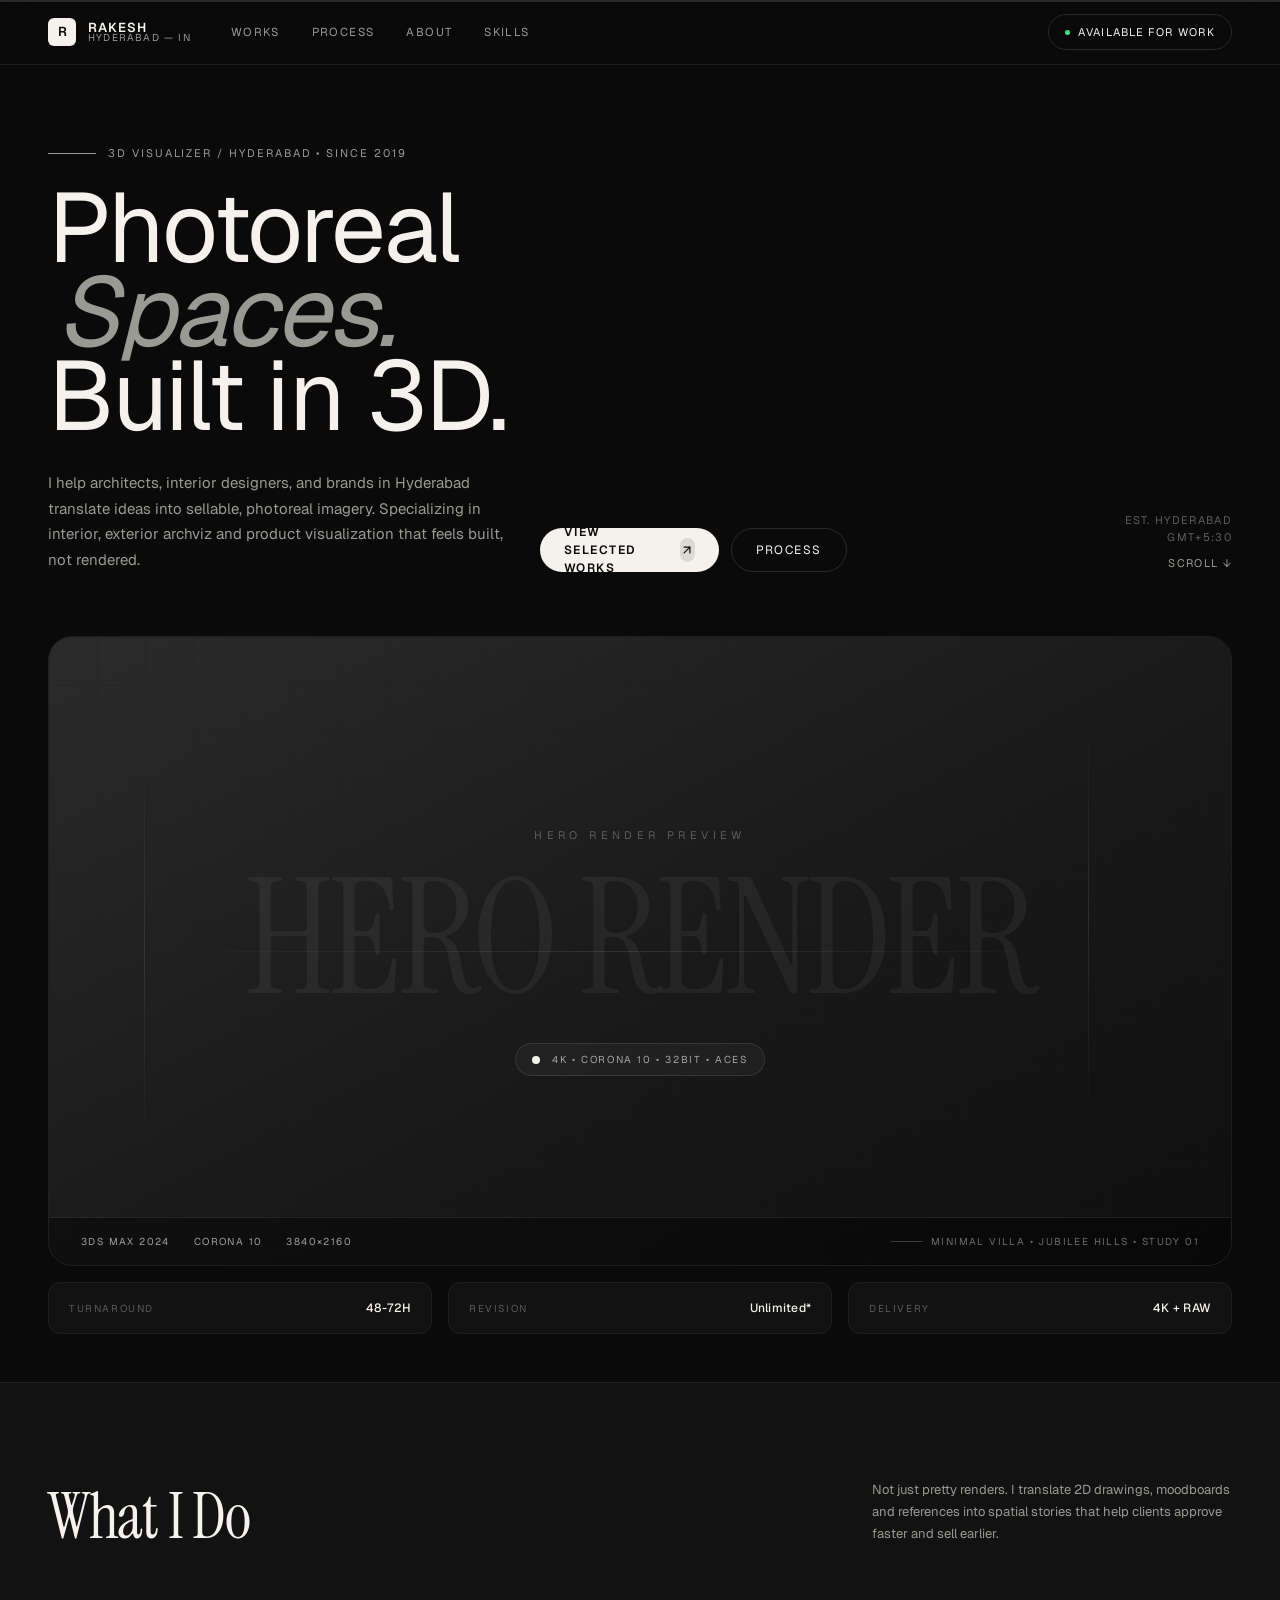
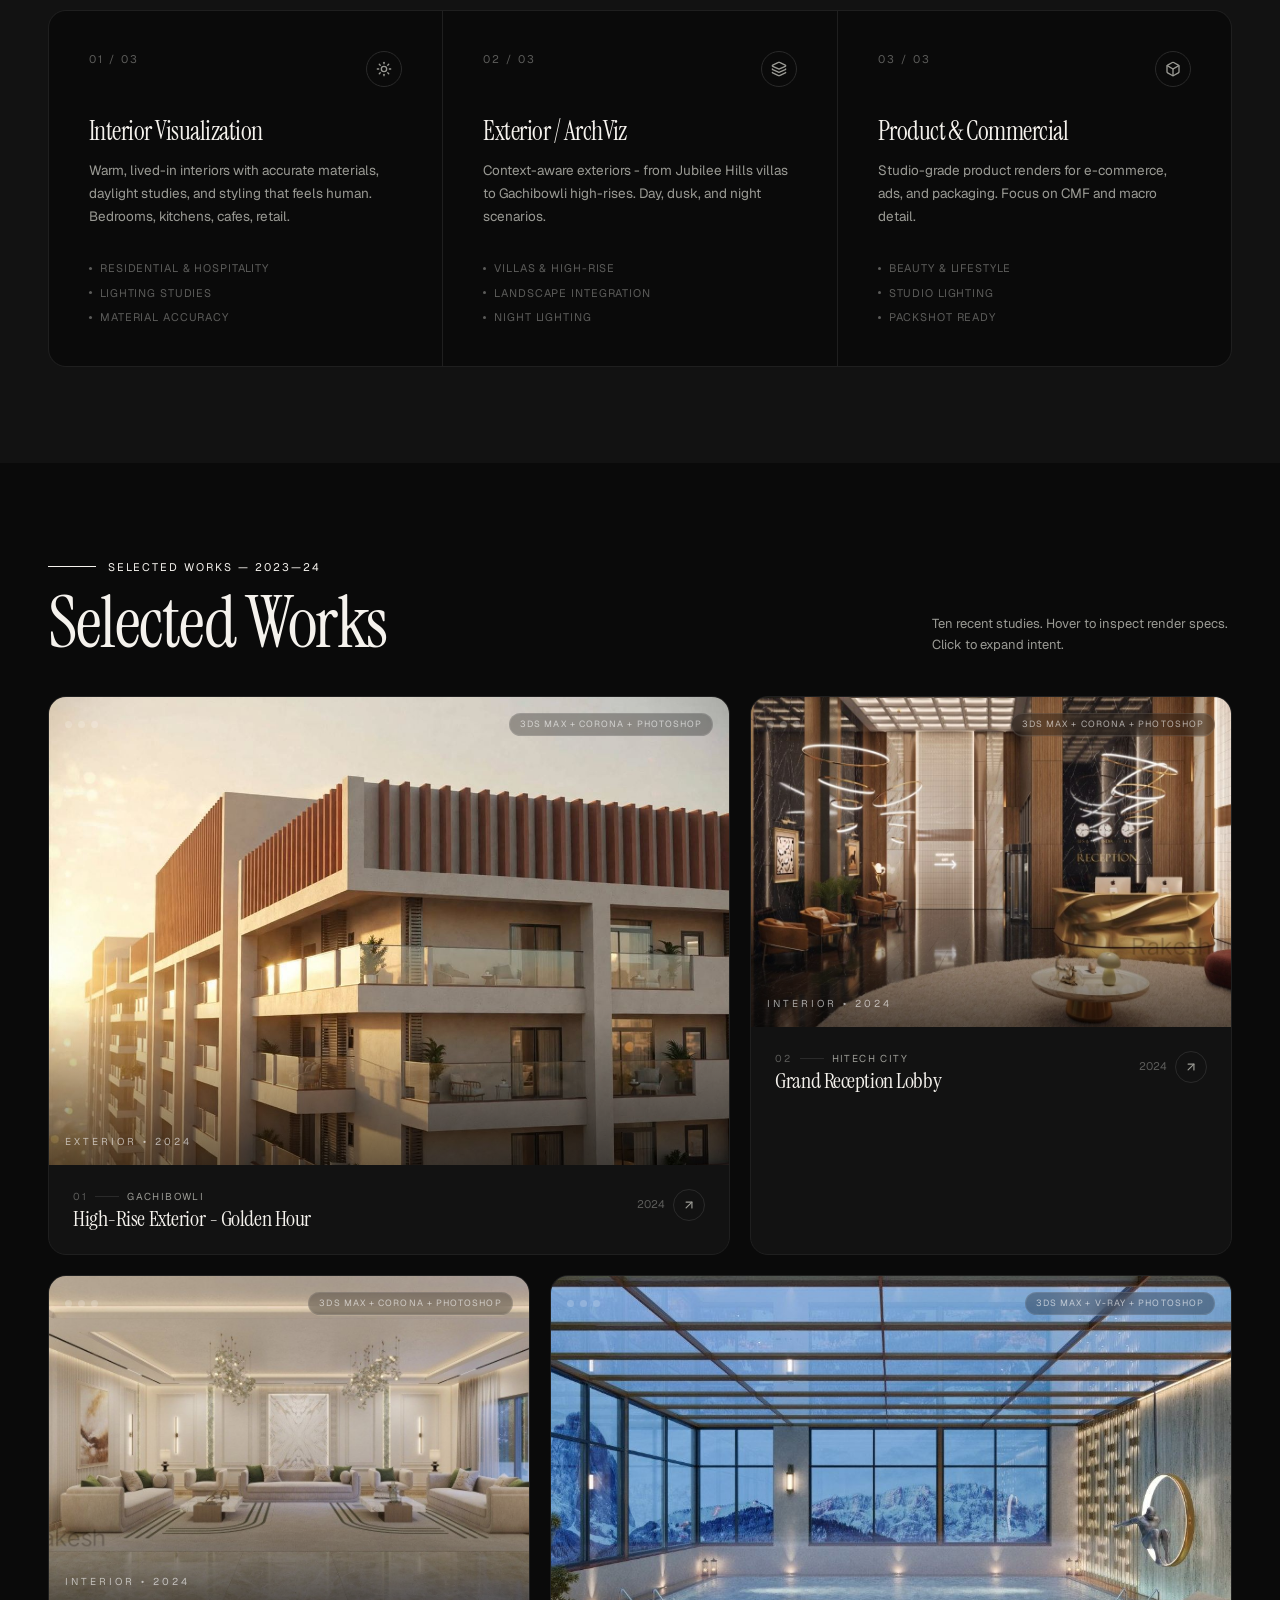
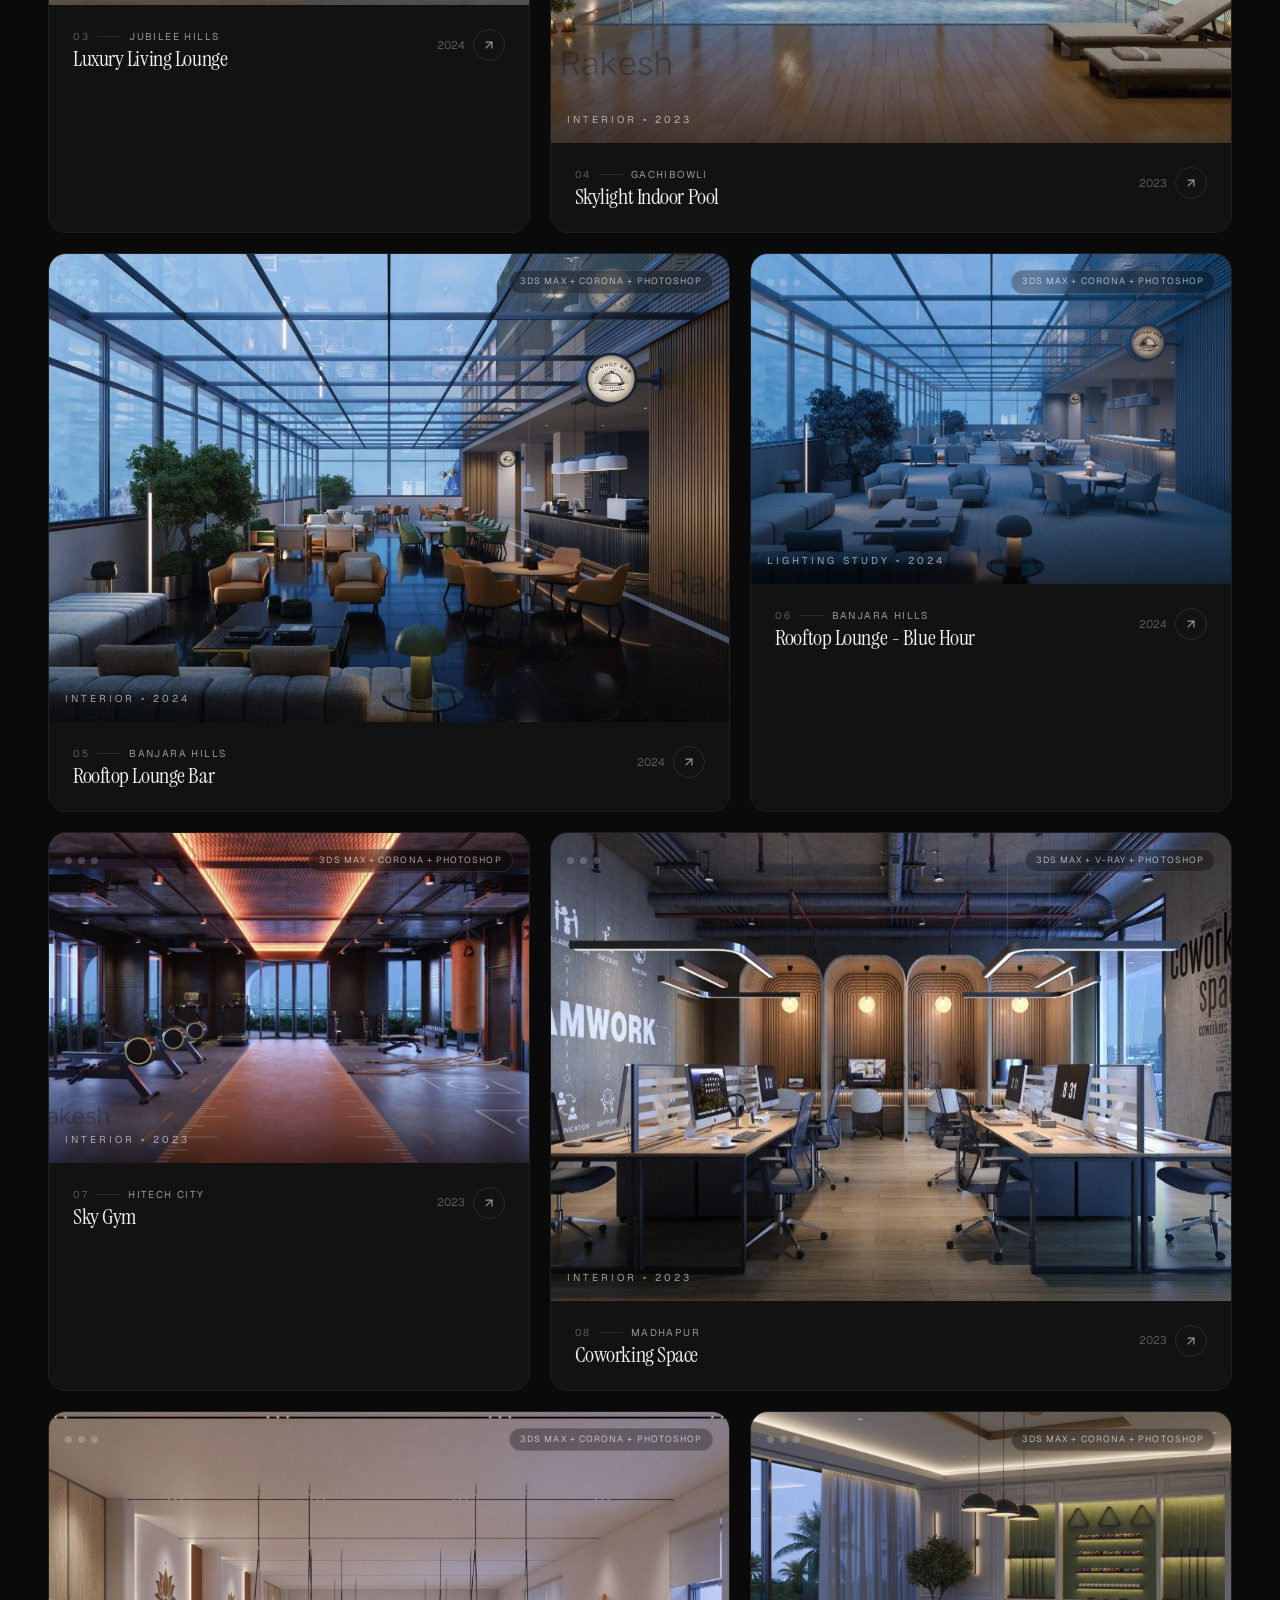
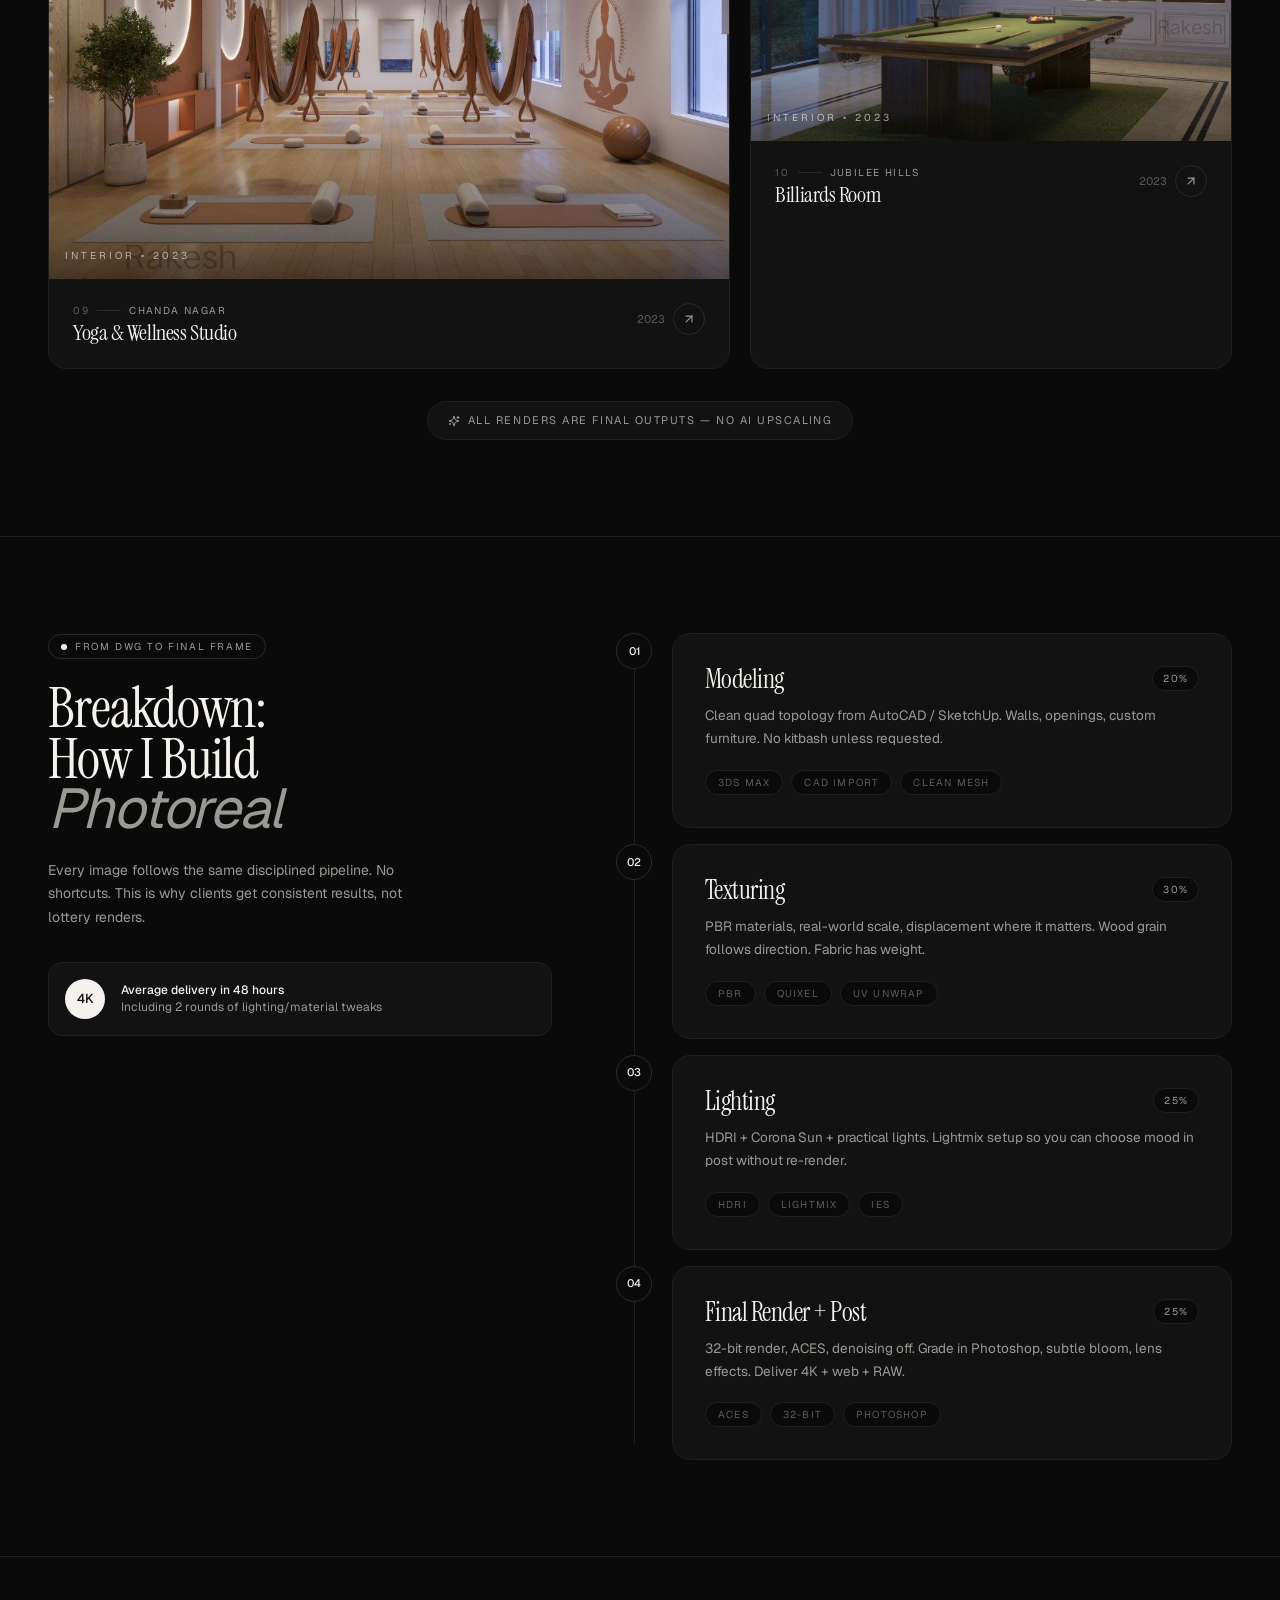
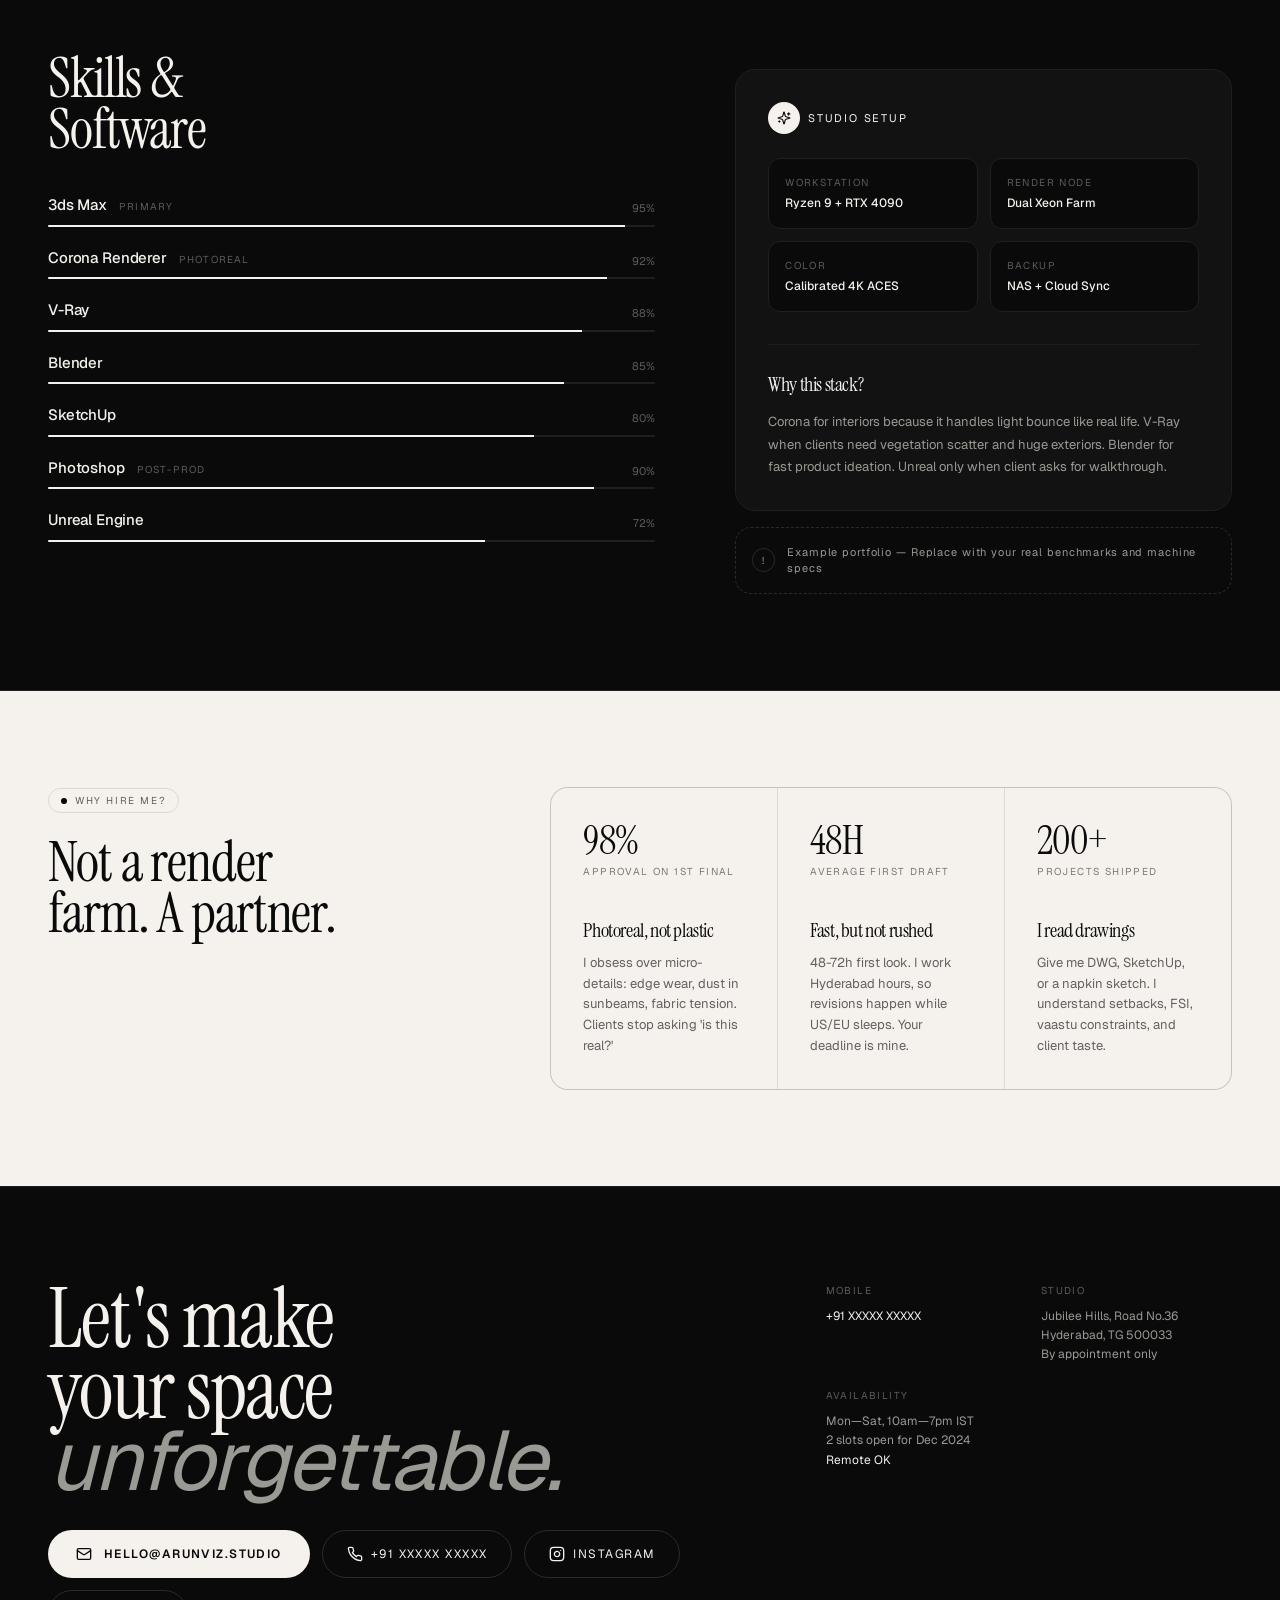
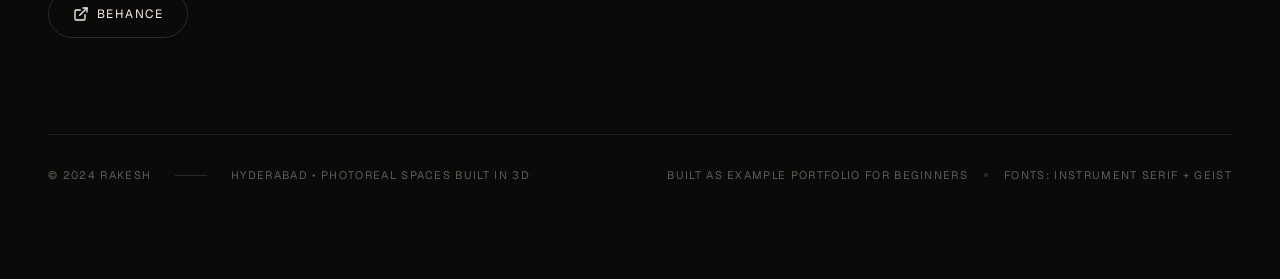
==== index.html @ 827eddd7 "Add Rakesh 3D visualizer portfolio (static HTML/CSS) Pure HTML and CSS port of the React portfolio p" ====
<!DOCTYPE html>
<html lang="en">
<head>
  <meta charset="UTF-8">
  <meta name="viewport" content="width=device-width, initial-scale=1">
  <title>Rakesh — Photoreal Spaces Built in 3D</title>
  <meta name="description" content="3D visualizer in Hyderabad specialising in interior, exterior archviz and product visualization.">
  <link rel="stylesheet" href="style.css">
  <link rel="stylesheet" href="custom.css">
</head>
<body>
<div class="min-h-screen bg-[var(--bg)] text-[var(--text)] overflow-clip selection:bg-white selection:text-black">

  <!-- Scroll progress (pure CSS, scroll-driven animation) -->
  <div class="fixed top-0 left-0 right-0 h-[2px] z-[100] origin-left bg-[var(--border)]">
    <div class="scroll-progress h-full bg-[var(--text)]"></div>
  </div>

  <header class="site-header sticky top-0 z-50 border-b border-[var(--border-soft)] bg-[rgba(10,10,10,0.8)] backdrop-blur-[18px]" style="top:var(--safe-area-inset-top)">
    <span id="menu" class="menu-anchor"></span>
    <span id="menu-close" class="menu-anchor"></span>
    <div class="mx-auto max-w-[1440px] px-6 md:px-10 lg:px-12 flex h-[64px] items-center justify-between">
      <div class="flex items-center gap-10">
        <a href="#" class="group flex items-center gap-3">
          <div class="h-[28px] w-[28px] rounded-[6px] bg-[var(--text)] text-[var(--bg)] grid place-items-center font-semibold text-[13px] tracking-[-0.02em]">R</div>
          <div class="leading-[0.9]">
            <div class="text-[13px] font-[600] tracking-[0.08em] uppercase">Rakesh</div>
            <div class="text-[10px] tracking-[0.12em] uppercase text-[var(--text-muted)]">Hyderabad — IN</div>
          </div>
        </a>
        <nav class="hidden md:flex items-center gap-8 text-[11.5px] tracking-[0.12em] uppercase text-[var(--text-muted)]">
          <a href="#works" class="hover:text-[var(--text)] transition-colors">Works</a>
          <a href="#breakdown" class="hover:text-[var(--text)] transition-colors">Process</a>
          <a href="#about" class="hover:text-[var(--text)] transition-colors">About</a>
          <a href="#skills" class="hover:text-[var(--text)] transition-colors">Skills</a>
        </nav>
      </div>
      <div class="flex items-center gap-4">
        <a href="#contact" class="hidden md:inline-flex h-[36px] items-center gap-2 rounded-full border border-[var(--border)] px-4 text-[11px] tracking-[0.12em] uppercase hover:bg-[var(--surface)] transition-colors">
          <span class="h-[5px] w-[5px] rounded-full bg-[#4ade80] animate-pulse"></span>Available for work
        </a>
        <a href="#menu" class="icon-open md:hidden h-9 w-9 grid place-items-center rounded-full border border-[var(--border)]" aria-label="Open menu"><svg xmlns="http://www.w3.org/2000/svg" width="16" height="16" viewBox="0 0 24 24" fill="none" stroke="currentColor" stroke-width="2" stroke-linecap="round" stroke-linejoin="round" class="lucide lucide-menu" aria-hidden="true"><line x1="4" x2="20" y1="12" y2="12"/><line x1="4" x2="20" y1="6" y2="6"/><line x1="4" x2="20" y1="18" y2="18"/></svg></a>
        <a href="#menu-close" class="icon-close md:hidden h-9 w-9 grid place-items-center rounded-full border border-[var(--border)]" aria-label="Close menu"><svg xmlns="http://www.w3.org/2000/svg" width="16" height="16" viewBox="0 0 24 24" fill="none" stroke="currentColor" stroke-width="2" stroke-linecap="round" stroke-linejoin="round" class="lucide lucide-x" aria-hidden="true"><path d="M18 6 6 18"/><path d="m6 6 12 12"/></svg></a>
      </div>
    </div>
    <div class="mobile-menu md:hidden border-t border-[var(--border-soft)] bg-[var(--bg-soft)] px-6 py-6 space-y-6">
      <nav class="grid gap-4 text-[13px] tracking-[0.14em] uppercase">
        <a href="#works" class="py-2 border-b border-[var(--border-soft)]">Works</a>
        <a href="#breakdown" class="py-2 border-b border-[var(--border-soft)]">Process</a>
        <a href="#about" class="py-2 border-b border-[var(--border-soft)]">About</a>
        <a href="#skills" class="py-2">Skills</a>
      </nav>
      <div class="flex gap-3">
        <a href="mailto:arun@viz.studio" class="flex-1 h-11 grid place-items-center rounded-full bg-[var(--text)] text-[var(--bg)] text-[12px] tracking-[0.1em] uppercase font-medium">Email</a>
        <a href="#contact" class="flex-1 h-11 grid place-items-center rounded-full border border-[var(--border)] text-[12px] tracking-[0.1em] uppercase">Contact</a>
      </div>
    </div>
  </header>

  <!-- Hero -->
  <section class="relative mx-auto max-w-[1440px] px-6 md:px-10 lg:px-12 pt-10 md:pt-16 lg:pt-20 pb-12">
    <div class="flex flex-col lg:flex-row lg:items-end justify-between gap-10">
      <div class="max-w-[860px]">
        <div class="mb-6 flex items-center gap-3">
          <span class="h-px w-12 bg-[var(--text-muted)]"></span>
          <span class="text-[11px] tracking-[0.18em] uppercase text-[var(--text-muted)]">3D Visualizer / Hyderabad • Since 2019</span>
        </div>
        <h1 class="serif text-[14vw] md:text-[9vw] lg:text-[98px] leading-[0.86] tracking-[-0.04em] font-[400]">
          <span class="block">Photoreal</span>
          <span class="block ml-[0.08em] text-[var(--text-muted)] italic font-[400]">Spaces.</span>
          <span class="block">Built in 3D.</span>
        </h1>
        <div class="mt-8 grid grid-cols-1 md:grid-cols-[1.2fr_0.8fr] gap-8 items-end">
          <p class="max-w-[460px] text-[15px] leading-[1.7] text-[var(--text-muted)]">I help architects, interior designers, and brands in Hyderabad translate ideas into sellable, photoreal imagery. Specializing in interior, exterior archviz and product visualization that feels built, not rendered.</p>
          <div class="flex gap-3">
            <a href="#works" class="group inline-flex h-[44px] items-center gap-3 rounded-full bg-[var(--text)] px-6 text-[12px] tracking-[0.12em] uppercase text-[var(--bg)] font-[600] hover:bg-white transition-colors">View Selected Works<span class="grid h-6 w-6 place-items-center rounded-full bg-black/10 group-hover:translate-x-0.5 transition-transform"><svg xmlns="http://www.w3.org/2000/svg" width="14" height="14" viewBox="0 0 24 24" fill="none" stroke="currentColor" stroke-width="2" stroke-linecap="round" stroke-linejoin="round" class="lucide lucide-arrow-up-right" aria-hidden="true"><path d="M7 7h10v10"/><path d="M7 17 17 7"/></svg></span></a>
            <a href="#breakdown" class="inline-flex h-[44px] items-center rounded-full border border-[var(--border)] px-6 text-[12px] tracking-[0.12em] uppercase hover:bg-[var(--surface)] transition-colors">Process</a>
          </div>
        </div>
      </div>
      <div class="hidden lg:block text-right text-[11px] leading-[1.6] tracking-[0.12em] uppercase text-[var(--text-dim)]">
        <div>EST. HYDERABAD</div>
        <div>GMT+5:30</div>
        <div class="mt-2 text-[var(--text-muted)]">SCROLL ↓</div>
      </div>
    </div>

    <div class="mt-12 md:mt-16 relative">
      <div class="relative overflow-hidden rounded-[18px] md:rounded-[24px] border border-[var(--border-soft)] bg-[var(--bg-elevated)]">
        <div class="relative aspect-[16/9] md:aspect-[16/8.5] w-full overflow-hidden bg-gradient-to-br from-[#2b2b2b] via-[#1a1a1a] to-[#0e0e0e]">
          <div class="absolute inset-0 opacity-[0.25]" style="background-image:linear-gradient(var(--border-soft) 1px, transparent 1px), linear-gradient(90deg, var(--border-soft) 1px, transparent 1px);background-size:48px 48px"></div>
          <div class="absolute inset-0 flex flex-col items-center justify-center">
            <div class="text-[11px] tracking-[0.4em] uppercase text-[var(--text-dim)] mb-4">Hero Render Preview</div>
            <div class="serif text-[16vw] md:text-[12vw] lg:text-[160px] leading-none tracking-[-0.06em] text-[rgba(245,242,237,0.06)]">HERO RENDER</div>
            <div class="mt-6 flex items-center gap-3 rounded-full border border-white/10 bg-white/[0.04] px-4 py-2 backdrop-blur">
              <div class="h-2 w-2 rounded-full bg-[#f5f2ed] animate-pulse"></div>
              <span class="text-[10px] tracking-[0.16em] uppercase text-white/60">4K • Corona 10 • 32bit • ACES</span>
            </div>
          </div>
          <div class="absolute left-[8%] top-[18%] bottom-[18%] w-[1px] bg-gradient-to-b from-transparent via-white/10 to-transparent"></div>
          <div class="absolute right-[12%] top-[12%] bottom-[22%] w-[1px] bg-gradient-to-b from-transparent via-white/10 to-transparent"></div>
          <div class="absolute left-[8%] right-[12%] top-[50%] h-[1px] bg-gradient-to-r from-transparent via-white/10 to-transparent"></div>
          <div class="absolute bottom-0 left-0 right-0 flex flex-wrap items-center justify-between gap-3 border-t border-white/10 bg-black/40 px-5 md:px-8 py-4 backdrop-blur-md">
            <div class="flex items-center gap-6 text-[10px] tracking-[0.14em] uppercase text-white/60">
              <span>3DS MAX 2024</span>
              <span class="hidden md:inline">CORONA 10</span>
              <span class="hidden md:inline">3840×2160</span>
            </div>
            <div class="flex items-center gap-2 text-[10px] tracking-[0.14em] uppercase text-white/40">
              <span class="h-px w-8 bg-white/20 hidden md:block"></span>
              <span>MINIMAL VILLA • JUBILEE HILLS • STUDY 01</span>
            </div>
          </div>
        </div>
      </div>
      <div class="mt-4 grid grid-cols-3 gap-3 md:gap-4">
        <div class="rounded-[12px] border border-[var(--border-soft)] bg-[var(--bg-soft)] px-4 py-3 md:px-5 md:py-4 flex justify-between items-center">
          <span class="text-[10px] tracking-[0.16em] uppercase text-[var(--text-dim)]">Turnaround</span>
          <span class="text-[12px] font-medium tracking-[0.02em]">48-72H</span>
        </div>
        <div class="rounded-[12px] border border-[var(--border-soft)] bg-[var(--bg-soft)] px-4 py-3 md:px-5 md:py-4 flex justify-between items-center">
          <span class="text-[10px] tracking-[0.16em] uppercase text-[var(--text-dim)]">Revision</span>
          <span class="text-[12px] font-medium tracking-[0.02em]">Unlimited*</span>
        </div>
        <div class="rounded-[12px] border border-[var(--border-soft)] bg-[var(--bg-soft)] px-4 py-3 md:px-5 md:py-4 flex justify-between items-center">
          <span class="text-[10px] tracking-[0.16em] uppercase text-[var(--text-dim)]">Delivery</span>
          <span class="text-[12px] font-medium tracking-[0.02em]">4K + RAW</span>
        </div>
      </div>
    </div>
  </section>

  <!-- What I Do -->
  <section id="about" class="border-t border-[var(--border-soft)] bg-[var(--bg-soft)]">
    <div class="mx-auto max-w-[1440px] px-6 md:px-10 lg:px-12 py-16 md:py-24">
      <div class="flex flex-col md:flex-row md:items-end justify-between gap-6 mb-12 md:mb-16">
        <h2 class="serif text-[42px] md:text-[64px] leading-[0.9] tracking-[-0.03em]">What I Do</h2>
        <p class="max-w-[360px] text-[13px] leading-[1.7] text-[var(--text-muted)]">Not just pretty renders. I translate 2D drawings, moodboards and references into spatial stories that help clients approve faster and sell earlier.</p>
      </div>
      <div class="grid grid-cols-1 md:grid-cols-3 gap-px bg-[var(--border-soft)] border border-[var(--border-soft)] rounded-[18px] overflow-hidden">
        <div class="group bg-[var(--bg)] p-7 md:p-8 lg:p-10 hover:bg-[var(--bg-elevated)] transition-colors">
          <div class="flex items-start justify-between mb-8">
            <span class="text-[11px] tracking-[0.18em] text-[var(--text-dim)]">01 / 03</span>
            <div class="h-9 w-9 grid place-items-center rounded-full border border-[var(--border)] text-[var(--text-muted)] group-hover:text-[var(--text)] group-hover:border-[var(--text)] transition-colors"><svg xmlns="http://www.w3.org/2000/svg" width="16" height="16" viewBox="0 0 24 24" fill="none" stroke="currentColor" stroke-width="2" stroke-linecap="round" stroke-linejoin="round" class="lucide lucide-sun" aria-hidden="true"><circle cx="12" cy="12" r="4"/><path d="M12 2v2"/><path d="M12 20v2"/><path d="m4.93 4.93 1.41 1.41"/><path d="m17.66 17.66 1.41 1.41"/><path d="M2 12h2"/><path d="M20 12h2"/><path d="m6.34 17.66-1.41 1.41"/><path d="m19.07 4.93-1.41 1.41"/></svg></div>
          </div>
          <h3 class="serif text-[26px] leading-[0.95] mb-4">Interior Visualization</h3>
          <p class="text-[13.5px] leading-[1.7] text-[var(--text-muted)] mb-8">Warm, lived-in interiors with accurate materials, daylight studies, and styling that feels human. Bedrooms, kitchens, cafes, retail.</p>
          <div class="space-y-2">
            <div class="flex items-center gap-2 text-[11px] tracking-[0.08em] uppercase text-[var(--text-dim)]"><span class="h-[3px] w-[3px] rounded-full bg-[var(--text-dim)]"></span>Residential &amp; Hospitality</div>
            <div class="flex items-center gap-2 text-[11px] tracking-[0.08em] uppercase text-[var(--text-dim)]"><span class="h-[3px] w-[3px] rounded-full bg-[var(--text-dim)]"></span>Lighting Studies</div>
            <div class="flex items-center gap-2 text-[11px] tracking-[0.08em] uppercase text-[var(--text-dim)]"><span class="h-[3px] w-[3px] rounded-full bg-[var(--text-dim)]"></span>Material Accuracy</div>
          </div>
        </div>
        <div class="group bg-[var(--bg)] p-7 md:p-8 lg:p-10 hover:bg-[var(--bg-elevated)] transition-colors">
          <div class="flex items-start justify-between mb-8">
            <span class="text-[11px] tracking-[0.18em] text-[var(--text-dim)]">02 / 03</span>
            <div class="h-9 w-9 grid place-items-center rounded-full border border-[var(--border)] text-[var(--text-muted)] group-hover:text-[var(--text)] group-hover:border-[var(--text)] transition-colors"><svg xmlns="http://www.w3.org/2000/svg" width="16" height="16" viewBox="0 0 24 24" fill="none" stroke="currentColor" stroke-width="2" stroke-linecap="round" stroke-linejoin="round" class="lucide lucide-layers" aria-hidden="true"><path d="M12.83 2.18a2 2 0 0 0-1.66 0L2.6 6.08a1 1 0 0 0 0 1.83l8.58 3.91a2 2 0 0 0 1.66 0l8.58-3.9a1 1 0 0 0 0-1.83z"/><path d="M2 12a1 1 0 0 0 .58.91l8.6 3.91a2 2 0 0 0 1.65 0l8.58-3.9A1 1 0 0 0 22 12"/><path d="M2 17a1 1 0 0 0 .58.91l8.6 3.91a2 2 0 0 0 1.65 0l8.58-3.9A1 1 0 0 0 22 17"/></svg></div>
          </div>
          <h3 class="serif text-[26px] leading-[0.95] mb-4">Exterior / ArchViz</h3>
          <p class="text-[13.5px] leading-[1.7] text-[var(--text-muted)] mb-8">Context-aware exteriors - from Jubilee Hills villas to Gachibowli high-rises. Day, dusk, and night scenarios.</p>
          <div class="space-y-2">
            <div class="flex items-center gap-2 text-[11px] tracking-[0.08em] uppercase text-[var(--text-dim)]"><span class="h-[3px] w-[3px] rounded-full bg-[var(--text-dim)]"></span>Villas &amp; High-Rise</div>
            <div class="flex items-center gap-2 text-[11px] tracking-[0.08em] uppercase text-[var(--text-dim)]"><span class="h-[3px] w-[3px] rounded-full bg-[var(--text-dim)]"></span>Landscape Integration</div>
            <div class="flex items-center gap-2 text-[11px] tracking-[0.08em] uppercase text-[var(--text-dim)]"><span class="h-[3px] w-[3px] rounded-full bg-[var(--text-dim)]"></span>Night Lighting</div>
          </div>
        </div>
        <div class="group bg-[var(--bg)] p-7 md:p-8 lg:p-10 hover:bg-[var(--bg-elevated)] transition-colors">
          <div class="flex items-start justify-between mb-8">
            <span class="text-[11px] tracking-[0.18em] text-[var(--text-dim)]">03 / 03</span>
            <div class="h-9 w-9 grid place-items-center rounded-full border border-[var(--border)] text-[var(--text-muted)] group-hover:text-[var(--text)] group-hover:border-[var(--text)] transition-colors"><svg xmlns="http://www.w3.org/2000/svg" width="16" height="16" viewBox="0 0 24 24" fill="none" stroke="currentColor" stroke-width="2" stroke-linecap="round" stroke-linejoin="round" class="lucide lucide-box" aria-hidden="true"><path d="M21 8a2 2 0 0 0-1-1.73l-7-4a2 2 0 0 0-2 0l-7 4A2 2 0 0 0 3 8v8a2 2 0 0 0 1 1.73l7 4a2 2 0 0 0 2 0l7-4A2 2 0 0 0 21 16Z"/><path d="m3.3 7 8.7 5 8.7-5"/><path d="M12 22V12"/></svg></div>
          </div>
          <h3 class="serif text-[26px] leading-[0.95] mb-4">Product &amp; Commercial</h3>
          <p class="text-[13.5px] leading-[1.7] text-[var(--text-muted)] mb-8">Studio-grade product renders for e-commerce, ads, and packaging. Focus on CMF and macro detail.</p>
          <div class="space-y-2">
            <div class="flex items-center gap-2 text-[11px] tracking-[0.08em] uppercase text-[var(--text-dim)]"><span class="h-[3px] w-[3px] rounded-full bg-[var(--text-dim)]"></span>Beauty &amp; Lifestyle</div>
            <div class="flex items-center gap-2 text-[11px] tracking-[0.08em] uppercase text-[var(--text-dim)]"><span class="h-[3px] w-[3px] rounded-full bg-[var(--text-dim)]"></span>Studio Lighting</div>
            <div class="flex items-center gap-2 text-[11px] tracking-[0.08em] uppercase text-[var(--text-dim)]"><span class="h-[3px] w-[3px] rounded-full bg-[var(--text-dim)]"></span>Packshot Ready</div>
          </div>
        </div>
      </div>
    </div>
  </section>

  <!-- Selected Works -->
  <section id="works" class="mx-auto max-w-[1440px] px-6 md:px-10 lg:px-12 py-16 md:py-24">
    <div class="flex flex-col md:flex-row md:items-end justify-between gap-6 mb-10">
      <div>
        <div class="flex items-center gap-3 mb-4">
          <span class="h-px w-12 bg-[var(--text)]"></span>
          <span class="text-[11px] tracking-[0.18em] uppercase">Selected Works — 2023—24</span>
        </div>
        <h2 class="serif text-[42px] md:text-[72px] leading-[0.9] tracking-[-0.03em]">Selected Works</h2>
      </div>
      <div class="text-[13px] leading-[1.6] text-[var(--text-muted)] max-w-[300px]">Ten recent studies. Hover to inspect render specs. Click to expand intent.</div>
    </div>
    <div class="grid grid-cols-1 md:grid-cols-12 gap-4 md:gap-5 auto-rows-[auto]">

      <div class="md:col-span-7 work-card group relative rounded-[18px] border border-[var(--border-soft)] overflow-hidden bg-[var(--bg-soft)] cursor-pointer transition-all duration-300" tabindex="0">
        <div class="relative aspect-[4/3] md:aspect-[16/11] overflow-hidden bg-gradient-to-br from-[#3b2f24] via-[#231d16] to-[#12100e]">
          <img class="work-img" src="images/high-rise-golden-hour.jpg" alt="High-rise apartment tower with terracotta fins and glass balconies at golden hour" style="object-position:50% 35%" width="1280" height="720" decoding="async">
          <div class="work-shade"></div>
          <div class="absolute bottom-0 left-0 p-4 text-[10px] tracking-[0.3em] uppercase text-white/60">Exterior • 2024</div>
          <div class="absolute top-0 left-0 right-0 flex items-center justify-between p-4">
            <div class="flex gap-1.5">
              <span class="h-[7px] w-[7px] rounded-full bg-white/20"></span>
              <span class="h-[7px] w-[7px] rounded-full bg-white/20"></span>
              <span class="h-[7px] w-[7px] rounded-full bg-white/20"></span>
            </div>
            <div class="rounded-full bg-black/30 border border-white/10 px-2.5 py-1 text-[9px] tracking-[0.12em] uppercase text-white/60 backdrop-blur">3ds Max + Corona + Photoshop</div>
          </div>
          <div class="absolute inset-0 bg-black/0 group-hover:bg-black/10 transition-colors duration-500"></div>
        </div>
        <div class="flex items-start justify-between gap-4 p-5 md:p-6">
          <div>
            <div class="flex items-center gap-2 mb-1">
              <span class="text-[10px] tracking-[0.16em] uppercase text-[var(--text-dim)]">01</span>
              <span class="h-px w-6 bg-[var(--border)]"></span>
              <span class="text-[10px] tracking-[0.14em] uppercase text-[var(--text-muted)]">Gachibowli</span>
            </div>
            <h3 class="serif text-[20px] md:text-[22px] leading-[1] group-hover:tracking-[-0.01em] transition-all">High-Rise Exterior - Golden Hour</h3>
          </div>
          <div class="flex items-center gap-2">
            <span class="text-[11px] text-[var(--text-dim)]">2024</span>
            <div class="work-arrow h-8 w-8 grid place-items-center rounded-full border transition-colors border-[var(--border)] text-[var(--text-muted)] group-hover:border-[var(--text)] group-hover:text-[var(--text)]"><svg xmlns="http://www.w3.org/2000/svg" width="14" height="14" viewBox="0 0 24 24" fill="none" stroke="currentColor" stroke-width="2" stroke-linecap="round" stroke-linejoin="round" class="lucide lucide-arrow-up-right" aria-hidden="true"><path d="M7 7h10v10"/><path d="M7 17 17 7"/></svg></div>
          </div>
        </div>
        <div class="work-detail grid transition-all duration-500 overflow-hidden grid-rows-[0fr] opacity-0">
          <div class="overflow-hidden">
            <div class="border-t border-[var(--border-soft)] bg-[var(--bg-elevated)] px-5 md:px-6 py-4 flex flex-wrap gap-2">
              <span class="rounded-full border border-[var(--border)] px-3 py-1 text-[10px] tracking-[0.12em] uppercase text-[var(--text-muted)]">3ds Max</span>
              <span class="rounded-full border border-[var(--border)] px-3 py-1 text-[10px] tracking-[0.12em] uppercase text-[var(--text-muted)]">Corona</span>
              <span class="rounded-full border border-[var(--border)] px-3 py-1 text-[10px] tracking-[0.12em] uppercase text-[var(--text-muted)]">Photoshop</span>
              <span class="ml-auto text-[10px] tracking-[0.12em] uppercase text-[var(--text-dim)]">4K • ACES • 2500 SAMPLES</span>
            </div>
          </div>
        </div>
      </div>

      <div class="md:col-span-5 work-card group relative rounded-[18px] border border-[var(--border-soft)] overflow-hidden bg-[var(--bg-soft)] cursor-pointer transition-all duration-300" tabindex="0">
        <div class="relative aspect-[4/3] md:aspect-[16/11] overflow-hidden bg-gradient-to-br from-[#3a3330] via-[#24211f] to-[#131111]">
          <img class="work-img" src="images/reception-lobby.jpg" alt="Hotel-style reception lobby with a gold sculpted desk and ring chandeliers" style="object-position:50% 50%" width="1280" height="720" decoding="async">
          <div class="work-shade"></div>
          <div class="absolute bottom-0 left-0 p-4 text-[10px] tracking-[0.3em] uppercase text-white/60">Interior • 2024</div>
          <div class="absolute top-0 left-0 right-0 flex items-center justify-between p-4">
            <div class="flex gap-1.5">
              <span class="h-[7px] w-[7px] rounded-full bg-white/20"></span>
              <span class="h-[7px] w-[7px] rounded-full bg-white/20"></span>
              <span class="h-[7px] w-[7px] rounded-full bg-white/20"></span>
            </div>
            <div class="rounded-full bg-black/30 border border-white/10 px-2.5 py-1 text-[9px] tracking-[0.12em] uppercase text-white/60 backdrop-blur">3ds Max + Corona + Photoshop</div>
          </div>
          <div class="absolute inset-0 bg-black/0 group-hover:bg-black/10 transition-colors duration-500"></div>
        </div>
        <div class="flex items-start justify-between gap-4 p-5 md:p-6">
          <div>
            <div class="flex items-center gap-2 mb-1">
              <span class="text-[10px] tracking-[0.16em] uppercase text-[var(--text-dim)]">02</span>
              <span class="h-px w-6 bg-[var(--border)]"></span>
              <span class="text-[10px] tracking-[0.14em] uppercase text-[var(--text-muted)]">Hitech City</span>
            </div>
            <h3 class="serif text-[20px] md:text-[22px] leading-[1] group-hover:tracking-[-0.01em] transition-all">Grand Reception Lobby</h3>
          </div>
          <div class="flex items-center gap-2">
            <span class="text-[11px] text-[var(--text-dim)]">2024</span>
            <div class="work-arrow h-8 w-8 grid place-items-center rounded-full border transition-colors border-[var(--border)] text-[var(--text-muted)] group-hover:border-[var(--text)] group-hover:text-[var(--text)]"><svg xmlns="http://www.w3.org/2000/svg" width="14" height="14" viewBox="0 0 24 24" fill="none" stroke="currentColor" stroke-width="2" stroke-linecap="round" stroke-linejoin="round" class="lucide lucide-arrow-up-right" aria-hidden="true"><path d="M7 7h10v10"/><path d="M7 17 17 7"/></svg></div>
          </div>
        </div>
        <div class="work-detail grid transition-all duration-500 overflow-hidden grid-rows-[0fr] opacity-0">
          <div class="overflow-hidden">
            <div class="border-t border-[var(--border-soft)] bg-[var(--bg-elevated)] px-5 md:px-6 py-4 flex flex-wrap gap-2">
              <span class="rounded-full border border-[var(--border)] px-3 py-1 text-[10px] tracking-[0.12em] uppercase text-[var(--text-muted)]">3ds Max</span>
              <span class="rounded-full border border-[var(--border)] px-3 py-1 text-[10px] tracking-[0.12em] uppercase text-[var(--text-muted)]">Corona</span>
              <span class="rounded-full border border-[var(--border)] px-3 py-1 text-[10px] tracking-[0.12em] uppercase text-[var(--text-muted)]">Photoshop</span>
              <span class="ml-auto text-[10px] tracking-[0.12em] uppercase text-[var(--text-dim)]">4K • ACES • 2500 SAMPLES</span>
            </div>
          </div>
        </div>
      </div>

      <div class="md:col-span-5 work-card group relative rounded-[18px] border border-[var(--border-soft)] overflow-hidden bg-[var(--bg-soft)] cursor-pointer transition-all duration-300" tabindex="0">
        <div class="relative aspect-[4/3] md:aspect-[16/11] overflow-hidden bg-gradient-to-br from-[#3a3330] via-[#24211f] to-[#131111]">
          <img class="work-img" src="images/luxury-living-lounge.jpg" alt="Large cream living room with marble feature wall, twin chandeliers and sofas" style="object-position:50% 50%" width="1280" height="720" decoding="async">
          <div class="work-shade"></div>
          <div class="absolute bottom-0 left-0 p-4 text-[10px] tracking-[0.3em] uppercase text-white/60">Interior • 2024</div>
          <div class="absolute top-0 left-0 right-0 flex items-center justify-between p-4">
            <div class="flex gap-1.5">
              <span class="h-[7px] w-[7px] rounded-full bg-white/20"></span>
              <span class="h-[7px] w-[7px] rounded-full bg-white/20"></span>
              <span class="h-[7px] w-[7px] rounded-full bg-white/20"></span>
            </div>
            <div class="rounded-full bg-black/30 border border-white/10 px-2.5 py-1 text-[9px] tracking-[0.12em] uppercase text-white/60 backdrop-blur">3ds Max + Corona + Photoshop</div>
          </div>
          <div class="absolute inset-0 bg-black/0 group-hover:bg-black/10 transition-colors duration-500"></div>
        </div>
        <div class="flex items-start justify-between gap-4 p-5 md:p-6">
          <div>
            <div class="flex items-center gap-2 mb-1">
              <span class="text-[10px] tracking-[0.16em] uppercase text-[var(--text-dim)]">03</span>
              <span class="h-px w-6 bg-[var(--border)]"></span>
              <span class="text-[10px] tracking-[0.14em] uppercase text-[var(--text-muted)]">Jubilee Hills</span>
            </div>
            <h3 class="serif text-[20px] md:text-[22px] leading-[1] group-hover:tracking-[-0.01em] transition-all">Luxury Living Lounge</h3>
          </div>
          <div class="flex items-center gap-2">
            <span class="text-[11px] text-[var(--text-dim)]">2024</span>
            <div class="work-arrow h-8 w-8 grid place-items-center rounded-full border transition-colors border-[var(--border)] text-[var(--text-muted)] group-hover:border-[var(--text)] group-hover:text-[var(--text)]"><svg xmlns="http://www.w3.org/2000/svg" width="14" height="14" viewBox="0 0 24 24" fill="none" stroke="currentColor" stroke-width="2" stroke-linecap="round" stroke-linejoin="round" class="lucide lucide-arrow-up-right" aria-hidden="true"><path d="M7 7h10v10"/><path d="M7 17 17 7"/></svg></div>
          </div>
        </div>
        <div class="work-detail grid transition-all duration-500 overflow-hidden grid-rows-[0fr] opacity-0">
          <div class="overflow-hidden">
            <div class="border-t border-[var(--border-soft)] bg-[var(--bg-elevated)] px-5 md:px-6 py-4 flex flex-wrap gap-2">
              <span class="rounded-full border border-[var(--border)] px-3 py-1 text-[10px] tracking-[0.12em] uppercase text-[var(--text-muted)]">3ds Max</span>
              <span class="rounded-full border border-[var(--border)] px-3 py-1 text-[10px] tracking-[0.12em] uppercase text-[var(--text-muted)]">Corona</span>
              <span class="rounded-full border border-[var(--border)] px-3 py-1 text-[10px] tracking-[0.12em] uppercase text-[var(--text-muted)]">Photoshop</span>
              <span class="ml-auto text-[10px] tracking-[0.12em] uppercase text-[var(--text-dim)]">4K • ACES • 2500 SAMPLES</span>
            </div>
          </div>
        </div>
      </div>

      <div class="md:col-span-7 work-card group relative rounded-[18px] border border-[var(--border-soft)] overflow-hidden bg-[var(--bg-soft)] cursor-pointer transition-all duration-300" tabindex="0">
        <div class="relative aspect-[4/3] md:aspect-[16/11] overflow-hidden bg-gradient-to-br from-[#1a1f2e] via-[#12151e] to-[#0a0c12]">
          <img class="work-img" src="images/skylight-indoor-pool.jpg" alt="Indoor pool under a glass roof with mountain views and timber decking" style="object-position:50% 50%" width="1280" height="720" decoding="async">
          <div class="work-shade"></div>
          <div class="absolute bottom-0 left-0 p-4 text-[10px] tracking-[0.3em] uppercase text-white/60">Interior • 2023</div>
          <div class="absolute top-0 left-0 right-0 flex items-center justify-between p-4">
            <div class="flex gap-1.5">
              <span class="h-[7px] w-[7px] rounded-full bg-white/20"></span>
              <span class="h-[7px] w-[7px] rounded-full bg-white/20"></span>
              <span class="h-[7px] w-[7px] rounded-full bg-white/20"></span>
            </div>
            <div class="rounded-full bg-black/30 border border-white/10 px-2.5 py-1 text-[9px] tracking-[0.12em] uppercase text-white/60 backdrop-blur">3ds Max + V-Ray + Photoshop</div>
          </div>
          <div class="absolute inset-0 bg-black/0 group-hover:bg-black/10 transition-colors duration-500"></div>
        </div>
        <div class="flex items-start justify-between gap-4 p-5 md:p-6">
          <div>
            <div class="flex items-center gap-2 mb-1">
              <span class="text-[10px] tracking-[0.16em] uppercase text-[var(--text-dim)]">04</span>
              <span class="h-px w-6 bg-[var(--border)]"></span>
              <span class="text-[10px] tracking-[0.14em] uppercase text-[var(--text-muted)]">Gachibowli</span>
            </div>
            <h3 class="serif text-[20px] md:text-[22px] leading-[1] group-hover:tracking-[-0.01em] transition-all">Skylight Indoor Pool</h3>
          </div>
          <div class="flex items-center gap-2">
            <span class="text-[11px] text-[var(--text-dim)]">2023</span>
            <div class="work-arrow h-8 w-8 grid place-items-center rounded-full border transition-colors border-[var(--border)] text-[var(--text-muted)] group-hover:border-[var(--text)] group-hover:text-[var(--text)]"><svg xmlns="http://www.w3.org/2000/svg" width="14" height="14" viewBox="0 0 24 24" fill="none" stroke="currentColor" stroke-width="2" stroke-linecap="round" stroke-linejoin="round" class="lucide lucide-arrow-up-right" aria-hidden="true"><path d="M7 7h10v10"/><path d="M7 17 17 7"/></svg></div>
          </div>
        </div>
        <div class="work-detail grid transition-all duration-500 overflow-hidden grid-rows-[0fr] opacity-0">
          <div class="overflow-hidden">
            <div class="border-t border-[var(--border-soft)] bg-[var(--bg-elevated)] px-5 md:px-6 py-4 flex flex-wrap gap-2">
              <span class="rounded-full border border-[var(--border)] px-3 py-1 text-[10px] tracking-[0.12em] uppercase text-[var(--text-muted)]">3ds Max</span>
              <span class="rounded-full border border-[var(--border)] px-3 py-1 text-[10px] tracking-[0.12em] uppercase text-[var(--text-muted)]">V-Ray</span>
              <span class="rounded-full border border-[var(--border)] px-3 py-1 text-[10px] tracking-[0.12em] uppercase text-[var(--text-muted)]">Photoshop</span>
              <span class="ml-auto text-[10px] tracking-[0.12em] uppercase text-[var(--text-dim)]">4K • ACES • 2500 SAMPLES</span>
            </div>
          </div>
        </div>
      </div>

      <div class="md:col-span-7 work-card group relative rounded-[18px] border border-[var(--border-soft)] overflow-hidden bg-[var(--bg-soft)] cursor-pointer transition-all duration-300" tabindex="0">
        <div class="relative aspect-[4/3] md:aspect-[16/11] overflow-hidden bg-gradient-to-br from-[#1a1f2e] via-[#12151e] to-[#0a0c12]">
          <img class="work-img" src="images/rooftop-lounge-bar.jpg" alt="Glass-roofed rooftop lounge and bar at dusk with lounge seating" style="object-position:50% 50%" width="1280" height="720" decoding="async">
          <div class="work-shade"></div>
          <div class="absolute bottom-0 left-0 p-4 text-[10px] tracking-[0.3em] uppercase text-white/60">Interior • 2024</div>
          <div class="absolute top-0 left-0 right-0 flex items-center justify-between p-4">
            <div class="flex gap-1.5">
              <span class="h-[7px] w-[7px] rounded-full bg-white/20"></span>
              <span class="h-[7px] w-[7px] rounded-full bg-white/20"></span>
              <span class="h-[7px] w-[7px] rounded-full bg-white/20"></span>
            </div>
            <div class="rounded-full bg-black/30 border border-white/10 px-2.5 py-1 text-[9px] tracking-[0.12em] uppercase text-white/60 backdrop-blur">3ds Max + Corona + Photoshop</div>
          </div>
          <div class="absolute inset-0 bg-black/0 group-hover:bg-black/10 transition-colors duration-500"></div>
        </div>
        <div class="flex items-start justify-between gap-4 p-5 md:p-6">
          <div>
            <div class="flex items-center gap-2 mb-1">
              <span class="text-[10px] tracking-[0.16em] uppercase text-[var(--text-dim)]">05</span>
              <span class="h-px w-6 bg-[var(--border)]"></span>
              <span class="text-[10px] tracking-[0.14em] uppercase text-[var(--text-muted)]">Banjara Hills</span>
            </div>
            <h3 class="serif text-[20px] md:text-[22px] leading-[1] group-hover:tracking-[-0.01em] transition-all">Rooftop Lounge Bar</h3>
          </div>
          <div class="flex items-center gap-2">
            <span class="text-[11px] text-[var(--text-dim)]">2024</span>
            <div class="work-arrow h-8 w-8 grid place-items-center rounded-full border transition-colors border-[var(--border)] text-[var(--text-muted)] group-hover:border-[var(--text)] group-hover:text-[var(--text)]"><svg xmlns="http://www.w3.org/2000/svg" width="14" height="14" viewBox="0 0 24 24" fill="none" stroke="currentColor" stroke-width="2" stroke-linecap="round" stroke-linejoin="round" class="lucide lucide-arrow-up-right" aria-hidden="true"><path d="M7 7h10v10"/><path d="M7 17 17 7"/></svg></div>
          </div>
        </div>
        <div class="work-detail grid transition-all duration-500 overflow-hidden grid-rows-[0fr] opacity-0">
          <div class="overflow-hidden">
            <div class="border-t border-[var(--border-soft)] bg-[var(--bg-elevated)] px-5 md:px-6 py-4 flex flex-wrap gap-2">
              <span class="rounded-full border border-[var(--border)] px-3 py-1 text-[10px] tracking-[0.12em] uppercase text-[var(--text-muted)]">3ds Max</span>
              <span class="rounded-full border border-[var(--border)] px-3 py-1 text-[10px] tracking-[0.12em] uppercase text-[var(--text-muted)]">Corona</span>
              <span class="rounded-full border border-[var(--border)] px-3 py-1 text-[10px] tracking-[0.12em] uppercase text-[var(--text-muted)]">Photoshop</span>
              <span class="ml-auto text-[10px] tracking-[0.12em] uppercase text-[var(--text-dim)]">4K • ACES • 2500 SAMPLES</span>
            </div>
          </div>
        </div>
      </div>

      <div class="md:col-span-5 work-card group relative rounded-[18px] border border-[var(--border-soft)] overflow-hidden bg-[var(--bg-soft)] cursor-pointer transition-all duration-300" tabindex="0">
        <div class="relative aspect-[4/3] md:aspect-[16/11] overflow-hidden bg-gradient-to-br from-[#1a1f2e] via-[#12151e] to-[#0a0c12]">
          <img class="work-img" src="images/rooftop-lounge-blue-hour.jpg" alt="Rooftop lounge lighting study in cool blue hour tones" style="object-position:50% 50%" width="1280" height="720" decoding="async">
          <div class="work-shade"></div>
          <div class="absolute bottom-0 left-0 p-4 text-[10px] tracking-[0.3em] uppercase text-white/60">Lighting Study • 2024</div>
          <div class="absolute top-0 left-0 right-0 flex items-center justify-between p-4">
            <div class="flex gap-1.5">
              <span class="h-[7px] w-[7px] rounded-full bg-white/20"></span>
              <span class="h-[7px] w-[7px] rounded-full bg-white/20"></span>
              <span class="h-[7px] w-[7px] rounded-full bg-white/20"></span>
            </div>
            <div class="rounded-full bg-black/30 border border-white/10 px-2.5 py-1 text-[9px] tracking-[0.12em] uppercase text-white/60 backdrop-blur">3ds Max + Corona + Photoshop</div>
          </div>
          <div class="absolute inset-0 bg-black/0 group-hover:bg-black/10 transition-colors duration-500"></div>
        </div>
        <div class="flex items-start justify-between gap-4 p-5 md:p-6">
          <div>
            <div class="flex items-center gap-2 mb-1">
              <span class="text-[10px] tracking-[0.16em] uppercase text-[var(--text-dim)]">06</span>
              <span class="h-px w-6 bg-[var(--border)]"></span>
              <span class="text-[10px] tracking-[0.14em] uppercase text-[var(--text-muted)]">Banjara Hills</span>
            </div>
            <h3 class="serif text-[20px] md:text-[22px] leading-[1] group-hover:tracking-[-0.01em] transition-all">Rooftop Lounge - Blue Hour</h3>
          </div>
          <div class="flex items-center gap-2">
            <span class="text-[11px] text-[var(--text-dim)]">2024</span>
            <div class="work-arrow h-8 w-8 grid place-items-center rounded-full border transition-colors border-[var(--border)] text-[var(--text-muted)] group-hover:border-[var(--text)] group-hover:text-[var(--text)]"><svg xmlns="http://www.w3.org/2000/svg" width="14" height="14" viewBox="0 0 24 24" fill="none" stroke="currentColor" stroke-width="2" stroke-linecap="round" stroke-linejoin="round" class="lucide lucide-arrow-up-right" aria-hidden="true"><path d="M7 7h10v10"/><path d="M7 17 17 7"/></svg></div>
          </div>
        </div>
        <div class="work-detail grid transition-all duration-500 overflow-hidden grid-rows-[0fr] opacity-0">
          <div class="overflow-hidden">
            <div class="border-t border-[var(--border-soft)] bg-[var(--bg-elevated)] px-5 md:px-6 py-4 flex flex-wrap gap-2">
              <span class="rounded-full border border-[var(--border)] px-3 py-1 text-[10px] tracking-[0.12em] uppercase text-[var(--text-muted)]">3ds Max</span>
              <span class="rounded-full border border-[var(--border)] px-3 py-1 text-[10px] tracking-[0.12em] uppercase text-[var(--text-muted)]">Corona</span>
              <span class="rounded-full border border-[var(--border)] px-3 py-1 text-[10px] tracking-[0.12em] uppercase text-[var(--text-muted)]">Photoshop</span>
              <span class="ml-auto text-[10px] tracking-[0.12em] uppercase text-[var(--text-dim)]">4K • ACES • 2500 SAMPLES</span>
            </div>
          </div>
        </div>
      </div>

      <div class="md:col-span-5 work-card group relative rounded-[18px] border border-[var(--border-soft)] overflow-hidden bg-[var(--bg-soft)] cursor-pointer transition-all duration-300" tabindex="0">
        <div class="relative aspect-[4/3] md:aspect-[16/11] overflow-hidden bg-gradient-to-br from-[#3b2f24] via-[#231d16] to-[#12100e]">
          <img class="work-img" src="images/sky-gym.jpg" alt="High-floor gym with rowing machines, punching bags and orange ceiling lighting" style="object-position:50% 50%" width="1280" height="720" decoding="async">
          <div class="work-shade"></div>
          <div class="absolute bottom-0 left-0 p-4 text-[10px] tracking-[0.3em] uppercase text-white/60">Interior • 2023</div>
          <div class="absolute top-0 left-0 right-0 flex items-center justify-between p-4">
            <div class="flex gap-1.5">
              <span class="h-[7px] w-[7px] rounded-full bg-white/20"></span>
              <span class="h-[7px] w-[7px] rounded-full bg-white/20"></span>
              <span class="h-[7px] w-[7px] rounded-full bg-white/20"></span>
            </div>
            <div class="rounded-full bg-black/30 border border-white/10 px-2.5 py-1 text-[9px] tracking-[0.12em] uppercase text-white/60 backdrop-blur">3ds Max + Corona + Photoshop</div>
          </div>
          <div class="absolute inset-0 bg-black/0 group-hover:bg-black/10 transition-colors duration-500"></div>
        </div>
        <div class="flex items-start justify-between gap-4 p-5 md:p-6">
          <div>
            <div class="flex items-center gap-2 mb-1">
              <span class="text-[10px] tracking-[0.16em] uppercase text-[var(--text-dim)]">07</span>
              <span class="h-px w-6 bg-[var(--border)]"></span>
              <span class="text-[10px] tracking-[0.14em] uppercase text-[var(--text-muted)]">Hitech City</span>
            </div>
            <h3 class="serif text-[20px] md:text-[22px] leading-[1] group-hover:tracking-[-0.01em] transition-all">Sky Gym</h3>
          </div>
          <div class="flex items-center gap-2">
            <span class="text-[11px] text-[var(--text-dim)]">2023</span>
            <div class="work-arrow h-8 w-8 grid place-items-center rounded-full border transition-colors border-[var(--border)] text-[var(--text-muted)] group-hover:border-[var(--text)] group-hover:text-[var(--text)]"><svg xmlns="http://www.w3.org/2000/svg" width="14" height="14" viewBox="0 0 24 24" fill="none" stroke="currentColor" stroke-width="2" stroke-linecap="round" stroke-linejoin="round" class="lucide lucide-arrow-up-right" aria-hidden="true"><path d="M7 7h10v10"/><path d="M7 17 17 7"/></svg></div>
          </div>
        </div>
        <div class="work-detail grid transition-all duration-500 overflow-hidden grid-rows-[0fr] opacity-0">
          <div class="overflow-hidden">
            <div class="border-t border-[var(--border-soft)] bg-[var(--bg-elevated)] px-5 md:px-6 py-4 flex flex-wrap gap-2">
              <span class="rounded-full border border-[var(--border)] px-3 py-1 text-[10px] tracking-[0.12em] uppercase text-[var(--text-muted)]">3ds Max</span>
              <span class="rounded-full border border-[var(--border)] px-3 py-1 text-[10px] tracking-[0.12em] uppercase text-[var(--text-muted)]">Corona</span>
              <span class="rounded-full border border-[var(--border)] px-3 py-1 text-[10px] tracking-[0.12em] uppercase text-[var(--text-muted)]">Photoshop</span>
              <span class="ml-auto text-[10px] tracking-[0.12em] uppercase text-[var(--text-dim)]">4K • ACES • 2500 SAMPLES</span>
            </div>
          </div>
        </div>
      </div>

      <div class="md:col-span-7 work-card group relative rounded-[18px] border border-[var(--border-soft)] overflow-hidden bg-[var(--bg-soft)] cursor-pointer transition-all duration-300" tabindex="0">
        <div class="relative aspect-[4/3] md:aspect-[16/11] overflow-hidden bg-gradient-to-br from-[#2c2c2c] via-[#1f1f1f] to-[#121212]">
          <img class="work-img" src="images/coworking-space.jpg" alt="Industrial-style coworking space with timber booths and long shared desks" style="object-position:50% 50%" width="1280" height="720" decoding="async">
          <div class="work-shade"></div>
          <div class="absolute bottom-0 left-0 p-4 text-[10px] tracking-[0.3em] uppercase text-white/60">Interior • 2023</div>
          <div class="absolute top-0 left-0 right-0 flex items-center justify-between p-4">
            <div class="flex gap-1.5">
              <span class="h-[7px] w-[7px] rounded-full bg-white/20"></span>
              <span class="h-[7px] w-[7px] rounded-full bg-white/20"></span>
              <span class="h-[7px] w-[7px] rounded-full bg-white/20"></span>
            </div>
            <div class="rounded-full bg-black/30 border border-white/10 px-2.5 py-1 text-[9px] tracking-[0.12em] uppercase text-white/60 backdrop-blur">3ds Max + V-Ray + Photoshop</div>
          </div>
          <div class="absolute inset-0 bg-black/0 group-hover:bg-black/10 transition-colors duration-500"></div>
        </div>
        <div class="flex items-start justify-between gap-4 p-5 md:p-6">
          <div>
            <div class="flex items-center gap-2 mb-1">
              <span class="text-[10px] tracking-[0.16em] uppercase text-[var(--text-dim)]">08</span>
              <span class="h-px w-6 bg-[var(--border)]"></span>
              <span class="text-[10px] tracking-[0.14em] uppercase text-[var(--text-muted)]">Madhapur</span>
            </div>
            <h3 class="serif text-[20px] md:text-[22px] leading-[1] group-hover:tracking-[-0.01em] transition-all">Coworking Space</h3>
          </div>
          <div class="flex items-center gap-2">
            <span class="text-[11px] text-[var(--text-dim)]">2023</span>
            <div class="work-arrow h-8 w-8 grid place-items-center rounded-full border transition-colors border-[var(--border)] text-[var(--text-muted)] group-hover:border-[var(--text)] group-hover:text-[var(--text)]"><svg xmlns="http://www.w3.org/2000/svg" width="14" height="14" viewBox="0 0 24 24" fill="none" stroke="currentColor" stroke-width="2" stroke-linecap="round" stroke-linejoin="round" class="lucide lucide-arrow-up-right" aria-hidden="true"><path d="M7 7h10v10"/><path d="M7 17 17 7"/></svg></div>
          </div>
        </div>
        <div class="work-detail grid transition-all duration-500 overflow-hidden grid-rows-[0fr] opacity-0">
          <div class="overflow-hidden">
            <div class="border-t border-[var(--border-soft)] bg-[var(--bg-elevated)] px-5 md:px-6 py-4 flex flex-wrap gap-2">
              <span class="rounded-full border border-[var(--border)] px-3 py-1 text-[10px] tracking-[0.12em] uppercase text-[var(--text-muted)]">3ds Max</span>
              <span class="rounded-full border border-[var(--border)] px-3 py-1 text-[10px] tracking-[0.12em] uppercase text-[var(--text-muted)]">V-Ray</span>
              <span class="rounded-full border border-[var(--border)] px-3 py-1 text-[10px] tracking-[0.12em] uppercase text-[var(--text-muted)]">Photoshop</span>
              <span class="ml-auto text-[10px] tracking-[0.12em] uppercase text-[var(--text-dim)]">4K • ACES • 2500 SAMPLES</span>
            </div>
          </div>
        </div>
      </div>

      <div class="md:col-span-7 work-card group relative rounded-[18px] border border-[var(--border-soft)] overflow-hidden bg-[var(--bg-soft)] cursor-pointer transition-all duration-300" tabindex="0">
        <div class="relative aspect-[4/3] md:aspect-[16/11] overflow-hidden bg-gradient-to-br from-[#3a3330] via-[#24211f] to-[#131111]">
          <img class="work-img" src="images/yoga-studio.jpg" alt="Bright yoga studio with aerial hammocks, mats and a lotus wall motif" style="object-position:50% 50%" width="1280" height="720" decoding="async">
          <div class="work-shade"></div>
          <div class="absolute bottom-0 left-0 p-4 text-[10px] tracking-[0.3em] uppercase text-white/60">Interior • 2023</div>
          <div class="absolute top-0 left-0 right-0 flex items-center justify-between p-4">
            <div class="flex gap-1.5">
              <span class="h-[7px] w-[7px] rounded-full bg-white/20"></span>
              <span class="h-[7px] w-[7px] rounded-full bg-white/20"></span>
              <span class="h-[7px] w-[7px] rounded-full bg-white/20"></span>
            </div>
            <div class="rounded-full bg-black/30 border border-white/10 px-2.5 py-1 text-[9px] tracking-[0.12em] uppercase text-white/60 backdrop-blur">3ds Max + Corona + Photoshop</div>
          </div>
          <div class="absolute inset-0 bg-black/0 group-hover:bg-black/10 transition-colors duration-500"></div>
        </div>
        <div class="flex items-start justify-between gap-4 p-5 md:p-6">
          <div>
            <div class="flex items-center gap-2 mb-1">
              <span class="text-[10px] tracking-[0.16em] uppercase text-[var(--text-dim)]">09</span>
              <span class="h-px w-6 bg-[var(--border)]"></span>
              <span class="text-[10px] tracking-[0.14em] uppercase text-[var(--text-muted)]">Chanda Nagar</span>
            </div>
            <h3 class="serif text-[20px] md:text-[22px] leading-[1] group-hover:tracking-[-0.01em] transition-all">Yoga & Wellness Studio</h3>
          </div>
          <div class="flex items-center gap-2">
            <span class="text-[11px] text-[var(--text-dim)]">2023</span>
            <div class="work-arrow h-8 w-8 grid place-items-center rounded-full border transition-colors border-[var(--border)] text-[var(--text-muted)] group-hover:border-[var(--text)] group-hover:text-[var(--text)]"><svg xmlns="http://www.w3.org/2000/svg" width="14" height="14" viewBox="0 0 24 24" fill="none" stroke="currentColor" stroke-width="2" stroke-linecap="round" stroke-linejoin="round" class="lucide lucide-arrow-up-right" aria-hidden="true"><path d="M7 7h10v10"/><path d="M7 17 17 7"/></svg></div>
          </div>
        </div>
        <div class="work-detail grid transition-all duration-500 overflow-hidden grid-rows-[0fr] opacity-0">
          <div class="overflow-hidden">
            <div class="border-t border-[var(--border-soft)] bg-[var(--bg-elevated)] px-5 md:px-6 py-4 flex flex-wrap gap-2">
              <span class="rounded-full border border-[var(--border)] px-3 py-1 text-[10px] tracking-[0.12em] uppercase text-[var(--text-muted)]">3ds Max</span>
              <span class="rounded-full border border-[var(--border)] px-3 py-1 text-[10px] tracking-[0.12em] uppercase text-[var(--text-muted)]">Corona</span>
              <span class="rounded-full border border-[var(--border)] px-3 py-1 text-[10px] tracking-[0.12em] uppercase text-[var(--text-muted)]">Photoshop</span>
              <span class="ml-auto text-[10px] tracking-[0.12em] uppercase text-[var(--text-dim)]">4K • ACES • 2500 SAMPLES</span>
            </div>
          </div>
        </div>
      </div>

      <div class="md:col-span-5 work-card group relative rounded-[18px] border border-[var(--border-soft)] overflow-hidden bg-[var(--bg-soft)] cursor-pointer transition-all duration-300" tabindex="0">
        <div class="relative aspect-[4/3] md:aspect-[16/11] overflow-hidden bg-gradient-to-br from-[#2e352d] via-[#1e2220] to-[#111412]">
          <img class="work-img" src="images/billiards-room.jpg" alt="Private billiards room with a pool table, green display niches and warm cove lighting" style="object-position:50% 55%" width="1280" height="720" decoding="async">
          <div class="work-shade"></div>
          <div class="absolute bottom-0 left-0 p-4 text-[10px] tracking-[0.3em] uppercase text-white/60">Interior • 2023</div>
          <div class="absolute top-0 left-0 right-0 flex items-center justify-between p-4">
            <div class="flex gap-1.5">
              <span class="h-[7px] w-[7px] rounded-full bg-white/20"></span>
              <span class="h-[7px] w-[7px] rounded-full bg-white/20"></span>
              <span class="h-[7px] w-[7px] rounded-full bg-white/20"></span>
            </div>
            <div class="rounded-full bg-black/30 border border-white/10 px-2.5 py-1 text-[9px] tracking-[0.12em] uppercase text-white/60 backdrop-blur">3ds Max + Corona + Photoshop</div>
          </div>
          <div class="absolute inset-0 bg-black/0 group-hover:bg-black/10 transition-colors duration-500"></div>
        </div>
        <div class="flex items-start justify-between gap-4 p-5 md:p-6">
          <div>
            <div class="flex items-center gap-2 mb-1">
              <span class="text-[10px] tracking-[0.16em] uppercase text-[var(--text-dim)]">10</span>
              <span class="h-px w-6 bg-[var(--border)]"></span>
              <span class="text-[10px] tracking-[0.14em] uppercase text-[var(--text-muted)]">Jubilee Hills</span>
            </div>
            <h3 class="serif text-[20px] md:text-[22px] leading-[1] group-hover:tracking-[-0.01em] transition-all">Billiards Room</h3>
          </div>
          <div class="flex items-center gap-2">
            <span class="text-[11px] text-[var(--text-dim)]">2023</span>
            <div class="work-arrow h-8 w-8 grid place-items-center rounded-full border transition-colors border-[var(--border)] text-[var(--text-muted)] group-hover:border-[var(--text)] group-hover:text-[var(--text)]"><svg xmlns="http://www.w3.org/2000/svg" width="14" height="14" viewBox="0 0 24 24" fill="none" stroke="currentColor" stroke-width="2" stroke-linecap="round" stroke-linejoin="round" class="lucide lucide-arrow-up-right" aria-hidden="true"><path d="M7 7h10v10"/><path d="M7 17 17 7"/></svg></div>
          </div>
        </div>
        <div class="work-detail grid transition-all duration-500 overflow-hidden grid-rows-[0fr] opacity-0">
          <div class="overflow-hidden">
            <div class="border-t border-[var(--border-soft)] bg-[var(--bg-elevated)] px-5 md:px-6 py-4 flex flex-wrap gap-2">
              <span class="rounded-full border border-[var(--border)] px-3 py-1 text-[10px] tracking-[0.12em] uppercase text-[var(--text-muted)]">3ds Max</span>
              <span class="rounded-full border border-[var(--border)] px-3 py-1 text-[10px] tracking-[0.12em] uppercase text-[var(--text-muted)]">Corona</span>
              <span class="rounded-full border border-[var(--border)] px-3 py-1 text-[10px] tracking-[0.12em] uppercase text-[var(--text-muted)]">Photoshop</span>
              <span class="ml-auto text-[10px] tracking-[0.12em] uppercase text-[var(--text-dim)]">4K • ACES • 2500 SAMPLES</span>
            </div>
          </div>
        </div>
      </div>
    </div>
    <div class="mt-8 flex justify-center">
      <div class="inline-flex items-center gap-2 rounded-full border border-[var(--border-soft)] bg-[var(--bg-soft)] px-5 py-2.5 text-[11px] tracking-[0.14em] uppercase text-[var(--text-muted)]"><svg xmlns="http://www.w3.org/2000/svg" width="12" height="12" viewBox="0 0 24 24" fill="none" stroke="currentColor" stroke-width="2" stroke-linecap="round" stroke-linejoin="round" class="lucide lucide-sparkles" aria-hidden="true"><path d="M9.937 15.5A2 2 0 0 0 8.5 14.063l-6.135-1.582a.5.5 0 0 1 0-.962L8.5 9.936A2 2 0 0 0 9.937 8.5l1.582-6.135a.5.5 0 0 1 .963 0L14.063 8.5A2 2 0 0 0 15.5 9.937l6.135 1.581a.5.5 0 0 1 0 .964L15.5 14.063a2 2 0 0 0-1.437 1.437l-1.582 6.135a.5.5 0 0 1-.963 0z"/><path d="M20 3v4"/><path d="M22 5h-4"/><path d="M4 17v2"/><path d="M5 18H3"/></svg>All renders are final outputs — no AI upscaling</div>
    </div>
  </section>

  <!-- Breakdown -->
  <section id="breakdown" class="border-y border-[var(--border-soft)] bg-[var(--bg)]">
    <div class="mx-auto max-w-[1440px] px-6 md:px-10 lg:px-12 py-16 md:py-24">
      <div class="grid lg:grid-cols-[0.9fr_1.1fr] gap-12 lg:gap-16 items-start">
        <div class="lg:sticky lg:top-[96px]">
          <div class="inline-flex items-center gap-2 rounded-full border border-[var(--border)] px-3 py-1 mb-6">
            <span class="h-1.5 w-1.5 rounded-full bg-[var(--text)]"></span>
            <span class="text-[10px] tracking-[0.16em] uppercase text-[var(--text-muted)]">From DWG to Final Frame</span>
          </div>
          <h2 class="serif text-[44px] md:text-[56px] leading-[0.9] tracking-[-0.03em] mb-6">Breakdown:<br>How I Build<br><span class="italic text-[var(--text-muted)]">Photoreal</span></h2>
          <p class="text-[14px] leading-[1.7] text-[var(--text-muted)] max-w-[360px] mb-8">Every image follows the same disciplined pipeline. No shortcuts. This is why clients get consistent results, not lottery renders.</p>
          <div class="rounded-[14px] border border-[var(--border-soft)] bg-[var(--bg-soft)] p-4 flex items-center gap-4">
            <div class="h-10 w-10 rounded-full bg-[var(--text)] text-[var(--bg)] grid place-items-center font-medium text-[13px]">4K</div>
            <div class="text-[12px] leading-[1.4]">
              <div class="font-medium">Average delivery in 48 hours</div>
              <div class="text-[var(--text-muted)]">Including 2 rounds of lighting/material tweaks</div>
            </div>
          </div>
        </div>
        <div class="relative">
          <div class="absolute left-[18px] top-[16px] bottom-[16px] w-px bg-[var(--border-soft)] hidden md:block"></div>
          <div class="space-y-4">
            <div class="group relative md:pl-[56px]">
              <div class="hidden md:grid absolute left-0 top-0 h-9 w-9 place-items-center rounded-full border border-[var(--border)] bg-[var(--bg)] text-[11px] font-medium group-hover:bg-[var(--text)] group-hover:text-[var(--bg)] group-hover:border-[var(--text)] transition-colors">01</div>
              <div class="rounded-[18px] border border-[var(--border-soft)] bg-[var(--bg-soft)] hover:bg-[var(--bg-elevated)] hover:border-[var(--border)] transition-colors p-6 md:p-8">
                <div class="flex items-start justify-between gap-4 mb-3">
                  <div class="flex items-center gap-3">
                    <span class="md:hidden text-[11px] tracking-[0.12em] text-[var(--text-dim)]">01</span>
                    <h3 class="serif text-[26px] leading-none">Modeling</h3>
                  </div>
                  <span class="rounded-full bg-[var(--bg)] border border-[var(--border-soft)] px-2.5 py-1 text-[10px] tracking-[0.12em] uppercase text-[var(--text-muted)]">20%</span>
                </div>
                <p class="text-[13.5px] leading-[1.7] text-[var(--text-muted)] mb-5">Clean quad topology from AutoCAD / SketchUp. Walls, openings, custom furniture. No kitbash unless requested.</p>
                <div class="flex flex-wrap gap-2">
                  <span class="rounded-full border border-[var(--border-soft)] bg-[var(--bg)] px-3 py-1 text-[10px] tracking-[0.12em] uppercase text-[var(--text-dim)] group-hover:text-[var(--text-muted)] transition-colors">3ds Max</span>
                  <span class="rounded-full border border-[var(--border-soft)] bg-[var(--bg)] px-3 py-1 text-[10px] tracking-[0.12em] uppercase text-[var(--text-dim)] group-hover:text-[var(--text-muted)] transition-colors">CAD Import</span>
                  <span class="rounded-full border border-[var(--border-soft)] bg-[var(--bg)] px-3 py-1 text-[10px] tracking-[0.12em] uppercase text-[var(--text-dim)] group-hover:text-[var(--text-muted)] transition-colors">Clean Mesh</span>
                </div>
              </div>
            </div>
            <div class="group relative md:pl-[56px]">
              <div class="hidden md:grid absolute left-0 top-0 h-9 w-9 place-items-center rounded-full border border-[var(--border)] bg-[var(--bg)] text-[11px] font-medium group-hover:bg-[var(--text)] group-hover:text-[var(--bg)] group-hover:border-[var(--text)] transition-colors">02</div>
              <div class="rounded-[18px] border border-[var(--border-soft)] bg-[var(--bg-soft)] hover:bg-[var(--bg-elevated)] hover:border-[var(--border)] transition-colors p-6 md:p-8">
                <div class="flex items-start justify-between gap-4 mb-3">
                  <div class="flex items-center gap-3">
                    <span class="md:hidden text-[11px] tracking-[0.12em] text-[var(--text-dim)]">02</span>
                    <h3 class="serif text-[26px] leading-none">Texturing</h3>
                  </div>
                  <span class="rounded-full bg-[var(--bg)] border border-[var(--border-soft)] px-2.5 py-1 text-[10px] tracking-[0.12em] uppercase text-[var(--text-muted)]">30%</span>
                </div>
                <p class="text-[13.5px] leading-[1.7] text-[var(--text-muted)] mb-5">PBR materials, real-world scale, displacement where it matters. Wood grain follows direction. Fabric has weight.</p>
                <div class="flex flex-wrap gap-2">
                  <span class="rounded-full border border-[var(--border-soft)] bg-[var(--bg)] px-3 py-1 text-[10px] tracking-[0.12em] uppercase text-[var(--text-dim)] group-hover:text-[var(--text-muted)] transition-colors">PBR</span>
                  <span class="rounded-full border border-[var(--border-soft)] bg-[var(--bg)] px-3 py-1 text-[10px] tracking-[0.12em] uppercase text-[var(--text-dim)] group-hover:text-[var(--text-muted)] transition-colors">Quixel</span>
                  <span class="rounded-full border border-[var(--border-soft)] bg-[var(--bg)] px-3 py-1 text-[10px] tracking-[0.12em] uppercase text-[var(--text-dim)] group-hover:text-[var(--text-muted)] transition-colors">UV Unwrap</span>
                </div>
              </div>
            </div>
            <div class="group relative md:pl-[56px]">
              <div class="hidden md:grid absolute left-0 top-0 h-9 w-9 place-items-center rounded-full border border-[var(--border)] bg-[var(--bg)] text-[11px] font-medium group-hover:bg-[var(--text)] group-hover:text-[var(--bg)] group-hover:border-[var(--text)] transition-colors">03</div>
              <div class="rounded-[18px] border border-[var(--border-soft)] bg-[var(--bg-soft)] hover:bg-[var(--bg-elevated)] hover:border-[var(--border)] transition-colors p-6 md:p-8">
                <div class="flex items-start justify-between gap-4 mb-3">
                  <div class="flex items-center gap-3">
                    <span class="md:hidden text-[11px] tracking-[0.12em] text-[var(--text-dim)]">03</span>
                    <h3 class="serif text-[26px] leading-none">Lighting</h3>
                  </div>
                  <span class="rounded-full bg-[var(--bg)] border border-[var(--border-soft)] px-2.5 py-1 text-[10px] tracking-[0.12em] uppercase text-[var(--text-muted)]">25%</span>
                </div>
                <p class="text-[13.5px] leading-[1.7] text-[var(--text-muted)] mb-5">HDRI + Corona Sun + practical lights. Lightmix setup so you can choose mood in post without re-render.</p>
                <div class="flex flex-wrap gap-2">
                  <span class="rounded-full border border-[var(--border-soft)] bg-[var(--bg)] px-3 py-1 text-[10px] tracking-[0.12em] uppercase text-[var(--text-dim)] group-hover:text-[var(--text-muted)] transition-colors">HDRI</span>
                  <span class="rounded-full border border-[var(--border-soft)] bg-[var(--bg)] px-3 py-1 text-[10px] tracking-[0.12em] uppercase text-[var(--text-dim)] group-hover:text-[var(--text-muted)] transition-colors">Lightmix</span>
                  <span class="rounded-full border border-[var(--border-soft)] bg-[var(--bg)] px-3 py-1 text-[10px] tracking-[0.12em] uppercase text-[var(--text-dim)] group-hover:text-[var(--text-muted)] transition-colors">IES</span>
                </div>
              </div>
            </div>
            <div class="group relative md:pl-[56px]">
              <div class="hidden md:grid absolute left-0 top-0 h-9 w-9 place-items-center rounded-full border border-[var(--border)] bg-[var(--bg)] text-[11px] font-medium group-hover:bg-[var(--text)] group-hover:text-[var(--bg)] group-hover:border-[var(--text)] transition-colors">04</div>
              <div class="rounded-[18px] border border-[var(--border-soft)] bg-[var(--bg-soft)] hover:bg-[var(--bg-elevated)] hover:border-[var(--border)] transition-colors p-6 md:p-8">
                <div class="flex items-start justify-between gap-4 mb-3">
                  <div class="flex items-center gap-3">
                    <span class="md:hidden text-[11px] tracking-[0.12em] text-[var(--text-dim)]">04</span>
                    <h3 class="serif text-[26px] leading-none">Final Render + Post</h3>
                  </div>
                  <span class="rounded-full bg-[var(--bg)] border border-[var(--border-soft)] px-2.5 py-1 text-[10px] tracking-[0.12em] uppercase text-[var(--text-muted)]">25%</span>
                </div>
                <p class="text-[13.5px] leading-[1.7] text-[var(--text-muted)] mb-5">32-bit render, ACES, denoising off. Grade in Photoshop, subtle bloom, lens effects. Deliver 4K + web + RAW.</p>
                <div class="flex flex-wrap gap-2">
                  <span class="rounded-full border border-[var(--border-soft)] bg-[var(--bg)] px-3 py-1 text-[10px] tracking-[0.12em] uppercase text-[var(--text-dim)] group-hover:text-[var(--text-muted)] transition-colors">ACES</span>
                  <span class="rounded-full border border-[var(--border-soft)] bg-[var(--bg)] px-3 py-1 text-[10px] tracking-[0.12em] uppercase text-[var(--text-dim)] group-hover:text-[var(--text-muted)] transition-colors">32-bit</span>
                  <span class="rounded-full border border-[var(--border-soft)] bg-[var(--bg)] px-3 py-1 text-[10px] tracking-[0.12em] uppercase text-[var(--text-dim)] group-hover:text-[var(--text-muted)] transition-colors">Photoshop</span>
                </div>
              </div>
            </div>
          </div>
        </div>
      </div>
    </div>
  </section>

  <!-- Skills -->
  <section id="skills" class="mx-auto max-w-[1440px] px-6 md:px-10 lg:px-12 py-16 md:py-24">
    <div class="grid lg:grid-cols-[1.1fr_0.9fr] gap-12 lg:gap-20 items-start">
      <div>
        <h2 class="serif text-[42px] md:text-[56px] leading-[0.9] tracking-[-0.03em] mb-10">Skills &amp;<br>Software</h2>
        <div class="space-y-5">
          <div class="group">
            <div class="flex items-end justify-between mb-2">
              <div class="flex items-baseline gap-3">
                <span class="text-[15px] font-[500] tracking-[-0.01em]">3ds Max</span>
                <span class="text-[10px] tracking-[0.12em] uppercase text-[var(--text-dim)]">Primary</span>
              </div>
              <span class="text-[11px] text-[var(--text-dim)]">95%</span>
            </div>
            <div class="h-[2px] w-full bg-[var(--border-soft)] overflow-hidden rounded-full">
              <div class="h-full bg-[var(--text)] group-hover:bg-white transition-colors duration-700" style="width:95%"></div>
            </div>
          </div>
          <div class="group">
            <div class="flex items-end justify-between mb-2">
              <div class="flex items-baseline gap-3">
                <span class="text-[15px] font-[500] tracking-[-0.01em]">Corona Renderer</span>
                <span class="text-[10px] tracking-[0.12em] uppercase text-[var(--text-dim)]">Photoreal</span>
              </div>
              <span class="text-[11px] text-[var(--text-dim)]">92%</span>
            </div>
            <div class="h-[2px] w-full bg-[var(--border-soft)] overflow-hidden rounded-full">
              <div class="h-full bg-[var(--text)] group-hover:bg-white transition-colors duration-700" style="width:92%"></div>
            </div>
          </div>
          <div class="group">
            <div class="flex items-end justify-between mb-2">
              <div class="flex items-baseline gap-3">
                <span class="text-[15px] font-[500] tracking-[-0.01em]">V-Ray</span>
              </div>
              <span class="text-[11px] text-[var(--text-dim)]">88%</span>
            </div>
            <div class="h-[2px] w-full bg-[var(--border-soft)] overflow-hidden rounded-full">
              <div class="h-full bg-[var(--text)] group-hover:bg-white transition-colors duration-700" style="width:88%"></div>
            </div>
          </div>
          <div class="group">
            <div class="flex items-end justify-between mb-2">
              <div class="flex items-baseline gap-3">
                <span class="text-[15px] font-[500] tracking-[-0.01em]">Blender</span>
              </div>
              <span class="text-[11px] text-[var(--text-dim)]">85%</span>
            </div>
            <div class="h-[2px] w-full bg-[var(--border-soft)] overflow-hidden rounded-full">
              <div class="h-full bg-[var(--text)] group-hover:bg-white transition-colors duration-700" style="width:85%"></div>
            </div>
          </div>
          <div class="group">
            <div class="flex items-end justify-between mb-2">
              <div class="flex items-baseline gap-3">
                <span class="text-[15px] font-[500] tracking-[-0.01em]">SketchUp</span>
              </div>
              <span class="text-[11px] text-[var(--text-dim)]">80%</span>
            </div>
            <div class="h-[2px] w-full bg-[var(--border-soft)] overflow-hidden rounded-full">
              <div class="h-full bg-[var(--text)] group-hover:bg-white transition-colors duration-700" style="width:80%"></div>
            </div>
          </div>
          <div class="group">
            <div class="flex items-end justify-between mb-2">
              <div class="flex items-baseline gap-3">
                <span class="text-[15px] font-[500] tracking-[-0.01em]">Photoshop</span>
                <span class="text-[10px] tracking-[0.12em] uppercase text-[var(--text-dim)]">Post-prod</span>
              </div>
              <span class="text-[11px] text-[var(--text-dim)]">90%</span>
            </div>
            <div class="h-[2px] w-full bg-[var(--border-soft)] overflow-hidden rounded-full">
              <div class="h-full bg-[var(--text)] group-hover:bg-white transition-colors duration-700" style="width:90%"></div>
            </div>
          </div>
          <div class="group">
            <div class="flex items-end justify-between mb-2">
              <div class="flex items-baseline gap-3">
                <span class="text-[15px] font-[500] tracking-[-0.01em]">Unreal Engine</span>
              </div>
              <span class="text-[11px] text-[var(--text-dim)]">72%</span>
            </div>
            <div class="h-[2px] w-full bg-[var(--border-soft)] overflow-hidden rounded-full">
              <div class="h-full bg-[var(--text)] group-hover:bg-white transition-colors duration-700" style="width:72%"></div>
            </div>
          </div>
        </div>
      </div>
      <div class="lg:pt-4">
        <div class="rounded-[20px] border border-[var(--border-soft)] bg-[var(--bg-soft)] p-6 md:p-8">
          <div class="flex items-center gap-2 mb-6">
            <div class="h-8 w-8 rounded-full bg-[var(--text)] text-[var(--bg)] grid place-items-center"><svg xmlns="http://www.w3.org/2000/svg" width="14" height="14" viewBox="0 0 24 24" fill="none" stroke="currentColor" stroke-width="2" stroke-linecap="round" stroke-linejoin="round" class="lucide lucide-sparkles" aria-hidden="true"><path d="M9.937 15.5A2 2 0 0 0 8.5 14.063l-6.135-1.582a.5.5 0 0 1 0-.962L8.5 9.936A2 2 0 0 0 9.937 8.5l1.582-6.135a.5.5 0 0 1 .963 0L14.063 8.5A2 2 0 0 0 15.5 9.937l6.135 1.581a.5.5 0 0 1 0 .964L15.5 14.063a2 2 0 0 0-1.437 1.437l-1.582 6.135a.5.5 0 0 1-.963 0z"/><path d="M20 3v4"/><path d="M22 5h-4"/><path d="M4 17v2"/><path d="M5 18H3"/></svg></div>
            <span class="text-[11px] tracking-[0.16em] uppercase">Studio Setup</span>
          </div>
          <div class="grid grid-cols-2 gap-3 mb-8">
            <div class="rounded-[12px] bg-[var(--bg)] border border-[var(--border-soft)] p-4">
              <div class="text-[10px] tracking-[0.14em] uppercase text-[var(--text-dim)] mb-1">Workstation</div>
              <div class="text-[12px] font-medium">Ryzen 9 + RTX 4090</div>
            </div>
            <div class="rounded-[12px] bg-[var(--bg)] border border-[var(--border-soft)] p-4">
              <div class="text-[10px] tracking-[0.14em] uppercase text-[var(--text-dim)] mb-1">Render Node</div>
              <div class="text-[12px] font-medium">Dual Xeon Farm</div>
            </div>
            <div class="rounded-[12px] bg-[var(--bg)] border border-[var(--border-soft)] p-4">
              <div class="text-[10px] tracking-[0.14em] uppercase text-[var(--text-dim)] mb-1">Color</div>
              <div class="text-[12px] font-medium">Calibrated 4K ACES</div>
            </div>
            <div class="rounded-[12px] bg-[var(--bg)] border border-[var(--border-soft)] p-4">
              <div class="text-[10px] tracking-[0.14em] uppercase text-[var(--text-dim)] mb-1">Backup</div>
              <div class="text-[12px] font-medium">NAS + Cloud Sync</div>
            </div>
          </div>
          <div class="border-t border-[var(--border-soft)] pt-6">
            <h4 class="serif text-[20px] mb-3">Why this stack?</h4>
            <p class="text-[13px] leading-[1.7] text-[var(--text-muted)]">Corona for interiors because it handles light bounce like real life. V-Ray when clients need vegetation scatter and huge exteriors. Blender for fast product ideation. Unreal only when client asks for walkthrough.</p>
          </div>
        </div>
        <div class="mt-4 rounded-[16px] border border-dashed border-[var(--border)] p-4 flex items-center gap-3 text-[11px] tracking-[0.08em] text-[var(--text-muted)]">
          <span class="h-6 w-6 rounded-full border border-[var(--border)] grid place-items-center text-[10px]">!</span>Example portfolio — Replace with your real benchmarks and machine specs
        </div>
      </div>
    </div>
  </section>

  <!-- Why hire me -->
  <section class="border-t border-[var(--border-soft)] bg-[var(--text)] text-[var(--bg)]">
    <div class="mx-auto max-w-[1440px] px-6 md:px-10 lg:px-12 py-16 md:py-24">
      <div class="grid lg:grid-cols-[0.8fr_1.2fr] gap-12 items-start">
        <div>
          <div class="inline-flex items-center gap-2 rounded-full border border-black/10 px-3 py-1 mb-6">
            <span class="h-1.5 w-1.5 rounded-full bg-black"></span>
            <span class="text-[10px] tracking-[0.16em] uppercase text-black/60">Why Hire Me?</span>
          </div>
          <h2 class="serif text-[44px] md:text-[56px] leading-[0.9] tracking-[-0.03em]">Not a render<br>farm. A partner.</h2>
        </div>
        <div class="grid md:grid-cols-3 gap-px bg-black/10 border border-black/10 rounded-[18px] overflow-hidden">
          <div class="bg-[#f5f2ed] p-7 md:p-8">
            <div class="mb-10">
              <div class="serif text-[40px] leading-none tracking-[-0.03em]">98%</div>
              <div class="text-[10px] tracking-[0.14em] uppercase text-black/50 mt-1">Approval on 1st final</div>
            </div>
            <h3 class="serif text-[20px] leading-[1.1] mb-3">Photoreal, not plastic</h3>
            <p class="text-[13px] leading-[1.6] text-black/60">I obsess over micro-details: edge wear, dust in sunbeams, fabric tension. Clients stop asking 'is this real?'</p>
          </div>
          <div class="bg-[#f5f2ed] p-7 md:p-8">
            <div class="mb-10">
              <div class="serif text-[40px] leading-none tracking-[-0.03em]">48H</div>
              <div class="text-[10px] tracking-[0.14em] uppercase text-black/50 mt-1">Average first draft</div>
            </div>
            <h3 class="serif text-[20px] leading-[1.1] mb-3">Fast, but not rushed</h3>
            <p class="text-[13px] leading-[1.6] text-black/60">48-72h first look. I work Hyderabad hours, so revisions happen while US/EU sleeps. Your deadline is mine.</p>
          </div>
          <div class="bg-[#f5f2ed] p-7 md:p-8">
            <div class="mb-10">
              <div class="serif text-[40px] leading-none tracking-[-0.03em]">200+</div>
              <div class="text-[10px] tracking-[0.14em] uppercase text-black/50 mt-1">Projects shipped</div>
            </div>
            <h3 class="serif text-[20px] leading-[1.1] mb-3">I read drawings</h3>
            <p class="text-[13px] leading-[1.6] text-black/60">Give me DWG, SketchUp, or a napkin sketch. I understand setbacks, FSI, vaastu constraints, and client taste.</p>
          </div>
        </div>
      </div>
    </div>
  </section>

  <!-- Footer / contact -->
  <footer id="contact" class="bg-[var(--bg)] border-t border-[var(--border-soft)]">
    <div class="mx-auto max-w-[1440px] px-6 md:px-10 lg:px-12 py-16 md:py-24">
      <div class="grid lg:grid-cols-[1.2fr_0.8fr] gap-12">
        <div>
          <h2 class="serif text-[48px] md:text-[84px] leading-[0.85] tracking-[-0.04em] mb-8">Let's make<br>your space<br><span class="italic text-[var(--text-muted)]">unforgettable.</span></h2>
          <div class="flex flex-wrap gap-3">
            <a href="mailto:hello@arunviz.studio" class="inline-flex h-[48px] items-center gap-3 rounded-full bg-[var(--text)] px-7 text-[12px] tracking-[0.12em] uppercase text-[var(--bg)] font-semibold hover:bg-white transition-colors"><svg xmlns="http://www.w3.org/2000/svg" width="16" height="16" viewBox="0 0 24 24" fill="none" stroke="currentColor" stroke-width="2" stroke-linecap="round" stroke-linejoin="round" class="lucide lucide-mail" aria-hidden="true"><rect width="20" height="16" x="2" y="4" rx="2"/><path d="m22 7-8.97 5.7a1.94 1.94 0 0 1-2.06 0L2 7"/></svg>hello@arunviz.studio</a>
            <a href="tel:+91XXXXXXXXXX" class="inline-flex h-[48px] items-center gap-2 rounded-full border border-[var(--border)] px-6 text-[12px] tracking-[0.12em] uppercase hover:bg-[var(--surface)] transition-colors"><svg xmlns="http://www.w3.org/2000/svg" width="16" height="16" viewBox="0 0 24 24" fill="none" stroke="currentColor" stroke-width="2" stroke-linecap="round" stroke-linejoin="round" class="lucide lucide-phone" aria-hidden="true"><path d="M22 16.92v3a2 2 0 0 1-2.18 2 19.79 19.79 0 0 1-8.63-3.07 19.5 19.5 0 0 1-6-6 19.79 19.79 0 0 1-3.07-8.67A2 2 0 0 1 4.11 2h3a2 2 0 0 1 2 1.72 12.84 12.84 0 0 0 .7 2.81 2 2 0 0 1-.45 2.11L8.09 9.91a16 16 0 0 0 6 6l1.27-1.27a2 2 0 0 1 2.11-.45 12.84 12.84 0 0 0 2.81.7A2 2 0 0 1 22 16.92z"/></svg>+91 XXXXX XXXXX</a>
            <a href="#" title="Instagram → @arun.viz — example profile" class="inline-flex h-[48px] items-center gap-2 rounded-full border border-[var(--border)] px-6 text-[12px] tracking-[0.12em] uppercase hover:bg-[var(--surface)] transition-colors"><svg xmlns="http://www.w3.org/2000/svg" width="16" height="16" viewBox="0 0 24 24" fill="none" stroke="currentColor" stroke-width="2" stroke-linecap="round" stroke-linejoin="round" class="lucide lucide-instagram" aria-hidden="true"><rect width="20" height="20" x="2" y="2" rx="5" ry="5"/><path d="M16 11.37A4 4 0 1 1 12.63 8 4 4 0 0 1 16 11.37z"/><line x1="17.5" x2="17.51" y1="6.5" y2="6.5"/></svg>Instagram</a>
            <a href="#" title="Behance → behance.net/arunviz — example link" class="inline-flex h-[48px] items-center gap-2 rounded-full border border-[var(--border)] px-6 text-[12px] tracking-[0.12em] uppercase hover:bg-[var(--surface)] transition-colors"><svg xmlns="http://www.w3.org/2000/svg" width="16" height="16" viewBox="0 0 24 24" fill="none" stroke="currentColor" stroke-width="2" stroke-linecap="round" stroke-linejoin="round" class="lucide lucide-external-link" aria-hidden="true"><path d="M15 3h6v6"/><path d="M10 14 21 3"/><path d="M18 13v6a2 2 0 0 1-2 2H5a2 2 0 0 1-2-2V8a2 2 0 0 1 2-2h6"/></svg>Behance</a>
          </div>
        </div>
        <div class="lg:pl-12">
          <div class="grid grid-cols-2 gap-6 text-[12px] leading-[1.6]">
            <div>
              <div class="text-[10px] tracking-[0.14em] uppercase text-[var(--text-dim)] mb-2">Mobile</div>
              <a href="tel:+91XXXXXXXXXX" class="text-[var(--text)] hover:text-white transition-colors">+91 XXXXX XXXXX</a>
            </div>
            <div>
              <div class="text-[10px] tracking-[0.14em] uppercase text-[var(--text-dim)] mb-2">Studio</div>
              <div class="text-[var(--text-muted)]">Jubilee Hills, Road No.36<br>Hyderabad, TG 500033<br>By appointment only</div>
            </div>
            <div>
              <div class="text-[10px] tracking-[0.14em] uppercase text-[var(--text-dim)] mb-2">Availability</div>
              <div class="text-[var(--text-muted)]">Mon—Sat, 10am—7pm IST<br>2 slots open for Dec 2024<br><span class="text-[var(--text)]">Remote OK</span></div>
            </div>
          </div>
        </div>
      </div>
      <div class="mt-16 md:mt-24 pt-8 border-t border-[var(--border-soft)] flex flex-col md:flex-row items-start md:items-center justify-between gap-4 text-[11px] tracking-[0.12em] uppercase text-[var(--text-dim)]">
        <div class="flex items-center gap-6">
          <span>© 2024 Rakesh</span>
          <span class="hidden md:inline h-px w-8 bg-[var(--border)]"></span>
          <span>Hyderabad • Photoreal Spaces Built in 3D</span>
        </div>
        <div class="flex items-center gap-4">
          <span>Built as example portfolio for beginners</span>
          <span class="h-1 w-1 rounded-full bg-[var(--border)]"></span>
          <span>Fonts: Instrument Serif + Geist</span>
        </div>
      </div>
    </div>
  </footer>
</div>
</body>
</html>
---- style.css ----
@import url("https://fonts.googleapis.com/css2?family=Instrument+Serif:ital@0;1&family=Geist:wght@300;400;500;600&display=swap");*,:after,:before{--tw-border-spacing-x:0;--tw-border-spacing-y:0;--tw-translate-x:0;--tw-translate-y:0;--tw-rotate:0;--tw-skew-x:0;--tw-skew-y:0;--tw-scale-x:1;--tw-scale-y:1;--tw-pan-x: ;--tw-pan-y: ;--tw-pinch-zoom: ;--tw-scroll-snap-strictness:proximity;--tw-gradient-from-position: ;--tw-gradient-via-position: ;--tw-gradient-to-position: ;--tw-ordinal: ;--tw-slashed-zero: ;--tw-numeric-figure: ;--tw-numeric-spacing: ;--tw-numeric-fraction: ;--tw-ring-inset: ;--tw-ring-offset-width:0px;--tw-ring-offset-color:#fff;--tw-ring-color:rgba(59,130,246,.5);--tw-ring-offset-shadow:0 0 #0000;--tw-ring-shadow:0 0 #0000;--tw-shadow:0 0 #0000;--tw-shadow-colored:0 0 #0000;--tw-blur: ;--tw-brightness: ;--tw-contrast: ;--tw-grayscale: ;--tw-hue-rotate: ;--tw-invert: ;--tw-saturate: ;--tw-sepia: ;--tw-drop-shadow: ;--tw-backdrop-blur: ;--tw-backdrop-brightness: ;--tw-backdrop-contrast: ;--tw-backdrop-grayscale: ;--tw-backdrop-hue-rotate: ;--tw-backdrop-invert: ;--tw-backdrop-opacity: ;--tw-backdrop-saturate: ;--tw-backdrop-sepia: ;--tw-contain-size: ;--tw-contain-layout: ;--tw-contain-paint: ;--tw-contain-style: }::backdrop{--tw-border-spacing-x:0;--tw-border-spacing-y:0;--tw-translate-x:0;--tw-translate-y:0;--tw-rotate:0;--tw-skew-x:0;--tw-skew-y:0;--tw-scale-x:1;--tw-scale-y:1;--tw-pan-x: ;--tw-pan-y: ;--tw-pinch-zoom: ;--tw-scroll-snap-strictness:proximity;--tw-gradient-from-position: ;--tw-gradient-via-position: ;--tw-gradient-to-position: ;--tw-ordinal: ;--tw-slashed-zero: ;--tw-numeric-figure: ;--tw-numeric-spacing: ;--tw-numeric-fraction: ;--tw-ring-inset: ;--tw-ring-offset-width:0px;--tw-ring-offset-color:#fff;--tw-ring-color:rgba(59,130,246,.5);--tw-ring-offset-shadow:0 0 #0000;--tw-ring-shadow:0 0 #0000;--tw-shadow:0 0 #0000;--tw-shadow-colored:0 0 #0000;--tw-blur: ;--tw-brightness: ;--tw-contrast: ;--tw-grayscale: ;--tw-hue-rotate: ;--tw-invert: ;--tw-saturate: ;--tw-sepia: ;--tw-drop-shadow: ;--tw-backdrop-blur: ;--tw-backdrop-brightness: ;--tw-backdrop-contrast: ;--tw-backdrop-grayscale: ;--tw-backdrop-hue-rotate: ;--tw-backdrop-invert: ;--tw-backdrop-opacity: ;--tw-backdrop-saturate: ;--tw-backdrop-sepia: ;--tw-contain-size: ;--tw-contain-layout: ;--tw-contain-paint: ;--tw-contain-style: }

/*! tailwindcss v3.4.18 | MIT License | https://tailwindcss.com*/*,:after,:before{box-sizing:border-box;border:0 solid #e5e7eb}:after,:before{--tw-content:""}:host,html{line-height:1.5;-webkit-text-size-adjust:100%;-moz-tab-size:4;-o-tab-size:4;tab-size:4;font-family:ui-sans-serif,system-ui,sans-serif,Apple Color Emoji,Segoe UI Emoji,Segoe UI Symbol,Noto Color Emoji;font-feature-settings:normal;font-variation-settings:normal;-webkit-tap-highlight-color:transparent}body{margin:0;line-height:inherit}hr{height:0;color:inherit;border-top-width:1px}abbr:where([title]){-webkit-text-decoration:underline dotted;text-decoration:underline dotted}h1,h2,h3,h4,h5,h6{font-size:inherit;font-weight:inherit}a{color:inherit;text-decoration:inherit}b,strong{font-weight:bolder}code,kbd,pre,samp{font-family:ui-monospace,SFMono-Regular,Menlo,Monaco,Consolas,Liberation Mono,Courier New,monospace;font-feature-settings:normal;font-variation-settings:normal;font-size:1em}small{font-size:80%}sub,sup{font-size:75%;line-height:0;position:relative;vertical-align:baseline}sub{bottom:-.25em}sup{top:-.5em}table{text-indent:0;border-color:inherit;border-collapse:collapse}button,input,optgroup,select,textarea{font-family:inherit;font-feature-settings:inherit;font-variation-settings:inherit;font-size:100%;font-weight:inherit;line-height:inherit;letter-spacing:inherit;color:inherit;margin:0;padding:0}button,select{text-transform:none}button,input:where([type=button]),input:where([type=reset]),input:where([type=submit]){-webkit-appearance:button;background-color:transparent;background-image:none}:-moz-focusring{outline:auto}:-moz-ui-invalid{box-shadow:none}progress{vertical-align:baseline}::-webkit-inner-spin-button,::-webkit-outer-spin-button{height:auto}[type=search]{-webkit-appearance:textfield;outline-offset:-2px}::-webkit-search-decoration{-webkit-appearance:none}::-webkit-file-upload-button{-webkit-appearance:button;font:inherit}summary{display:list-item}blockquote,dd,dl,figure,h1,h2,h3,h4,h5,h6,hr,p,pre{margin:0}fieldset{margin:0}fieldset,legend{padding:0}menu,ol,ul{list-style:none;margin:0;padding:0}dialog{padding:0}textarea{resize:vertical}input::-moz-placeholder,textarea::-moz-placeholder{opacity:1;color:#9ca3af}input::placeholder,textarea::placeholder{opacity:1;color:#9ca3af}[role=button],button{cursor:pointer}:disabled{cursor:default}audio,canvas,embed,iframe,img,object,svg,video{display:block;vertical-align:middle}img,video{max-width:100%;height:auto}[hidden]:where(:not([hidden=until-found])){display:none}.pointer-events-none{pointer-events:none}.fixed{position:fixed}.absolute{position:absolute}.relative{position:relative}.sticky{position:sticky}.inset-0{inset:0}.bottom-0{bottom:0}.bottom-6{bottom:1.5rem}.bottom-\[16px\]{bottom:16px}.bottom-\[18\%\]{bottom:18%}.bottom-\[22\%\]{bottom:22%}.left-0{left:0}.left-1\/2{left:50%}.left-\[18px\]{left:18px}.left-\[8\%\]{left:8%}.right-0{right:0}.right-\[12\%\]{right:12%}.top-0{top:0}.top-\[12\%\]{top:12%}.top-\[16px\]{top:16px}.top-\[18\%\]{top:18%}.top-\[50\%\]{top:50%}.z-50{z-index:50}.z-\[100\]{z-index:100}.mx-auto{margin-left:auto;margin-right:auto}.mb-1{margin-bottom:.25rem}.mb-10{margin-bottom:2.5rem}.mb-12{margin-bottom:3rem}.mb-2{margin-bottom:.5rem}.mb-3{margin-bottom:.75rem}.mb-4{margin-bottom:1rem}.mb-5{margin-bottom:1.25rem}.mb-6{margin-bottom:1.5rem}.mb-8{margin-bottom:2rem}.ml-\[0\.08em\]{margin-left:.08em}.ml-auto{margin-left:auto}.mt-1{margin-top:.25rem}.mt-12{margin-top:3rem}.mt-16{margin-top:4rem}.mt-2{margin-top:.5rem}.mt-4{margin-top:1rem}.mt-6{margin-top:1.5rem}.mt-8{margin-top:2rem}.block{display:block}.flex{display:flex}.inline-flex{display:inline-flex}.grid{display:grid}.hidden{display:none}.aspect-\[16\/9\]{aspect-ratio:16/9}.aspect-\[4\/3\]{aspect-ratio:4/3}.h-1{height:.25rem}.h-1\.5{height:.375rem}.h-10{height:2.5rem}.h-11{height:2.75rem}.h-2{height:.5rem}.h-5{height:1.25rem}.h-6{height:1.5rem}.h-8{height:2rem}.h-9{height:2.25rem}.h-\[1px\]{height:1px}.h-\[28px\]{height:28px}.h-\[2px\]{height:2px}.h-\[36px\]{height:36px}.h-\[3px\]{height:3px}.h-\[44px\]{height:44px}.h-\[48px\]{height:48px}.h-\[5px\]{height:5px}.h-\[64px\]{height:64px}.h-\[7px\]{height:7px}.h-full{height:100%}.h-px{height:1px}.min-h-screen{min-height:100vh}.w-1{width:.25rem}.w-1\.5{width:.375rem}.w-10{width:2.5rem}.w-12{width:3rem}.w-2{width:.5rem}.w-5{width:1.25rem}.w-6{width:1.5rem}.w-8{width:2rem}.w-9{width:2.25rem}.w-\[1px\]{width:1px}.w-\[28px\]{width:28px}.w-\[3px\]{width:3px}.w-\[5px\]{width:5px}.w-\[7px\]{width:7px}.w-full{width:100%}.w-px{width:1px}.max-w-\[1440px\]{max-width:1440px}.max-w-\[300px\]{max-width:300px}.max-w-\[360px\]{max-width:360px}.max-w-\[460px\]{max-width:460px}.max-w-\[860px\]{max-width:860px}.flex-1{flex:1 1 0%}.origin-left{transform-origin:left}.-translate-x-1\/2{--tw-translate-x:-50%}.-translate-x-1\/2,.translate-y-0{transform:translate(var(--tw-translate-x),var(--tw-translate-y)) rotate(var(--tw-rotate)) skewX(var(--tw-skew-x)) skewY(var(--tw-skew-y)) scaleX(var(--tw-scale-x)) scaleY(var(--tw-scale-y))}.translate-y-0{--tw-translate-y:0px}.translate-y-8{--tw-translate-y:2rem;transform:translate(var(--tw-translate-x),var(--tw-translate-y)) rotate(var(--tw-rotate)) skewX(var(--tw-skew-x)) skewY(var(--tw-skew-y)) scaleX(var(--tw-scale-x)) scaleY(var(--tw-scale-y))}@keyframes pulse{50%{opacity:.5}}.animate-pulse{animation:pulse 2s cubic-bezier(.4,0,.6,1) infinite}.cursor-pointer{cursor:pointer}.auto-rows-\[auto\]{grid-auto-rows:auto}.grid-cols-1{grid-template-columns:repeat(1,minmax(0,1fr))}.grid-cols-2{grid-template-columns:repeat(2,minmax(0,1fr))}.grid-cols-3{grid-template-columns:repeat(3,minmax(0,1fr))}.grid-rows-\[0fr\]{grid-template-rows:0fr}.grid-rows-\[1fr\]{grid-template-rows:1fr}.flex-col{flex-direction:column}.flex-wrap{flex-wrap:wrap}.place-items-center{place-items:center}.items-start{align-items:flex-start}.items-end{align-items:flex-end}.items-center{align-items:center}.items-baseline{align-items:baseline}.justify-center{justify-content:center}.justify-between{justify-content:space-between}.gap-1\.5{gap:.375rem}.gap-10{gap:2.5rem}.gap-12{gap:3rem}.gap-2{gap:.5rem}.gap-3{gap:.75rem}.gap-4{gap:1rem}.gap-6{gap:1.5rem}.gap-8{gap:2rem}.gap-px{gap:1px}.space-y-2>:not([hidden])~:not([hidden]){--tw-space-y-reverse:0;margin-top:calc(.5rem*(1 - var(--tw-space-y-reverse)));margin-bottom:calc(.5rem*var(--tw-space-y-reverse))}.space-y-4>:not([hidden])~:not([hidden]){--tw-space-y-reverse:0;margin-top:calc(1rem*(1 - var(--tw-space-y-reverse)));margin-bottom:calc(1rem*var(--tw-space-y-reverse))}.space-y-5>:not([hidden])~:not([hidden]){--tw-space-y-reverse:0;margin-top:calc(1.25rem*(1 - var(--tw-space-y-reverse)));margin-bottom:calc(1.25rem*var(--tw-space-y-reverse))}.space-y-6>:not([hidden])~:not([hidden]){--tw-space-y-reverse:0;margin-top:calc(1.5rem*(1 - var(--tw-space-y-reverse)));margin-bottom:calc(1.5rem*var(--tw-space-y-reverse))}.overflow-hidden{overflow:hidden}.overflow-clip{overflow:clip}.rounded-\[12px\]{border-radius:12px}.rounded-\[14px\]{border-radius:14px}.rounded-\[16px\]{border-radius:16px}.rounded-\[18px\]{border-radius:18px}.rounded-\[20px\]{border-radius:20px}.rounded-\[6px\]{border-radius:6px}.rounded-full{border-radius:9999px}.border{border-width:1px}.border-y{border-top-width:1px}.border-b,.border-y{border-bottom-width:1px}.border-t{border-top-width:1px}.border-dashed{border-style:dashed}.border-\[var\(--border\)\]{border-color:var(--border)}.border-\[var\(--border-soft\)\]{border-color:var(--border-soft)}.border-\[var\(--text\)\]{border-color:var(--text)}.border-black\/10{border-color:rgba(0,0,0,.1)}.border-white\/10{border-color:hsla(0,0%,100%,.1)}.bg-\[\#4ade80\]{--tw-bg-opacity:1;background-color:rgb(74 222 128/var(--tw-bg-opacity,1))}.bg-\[\#f5f2ed\]{--tw-bg-opacity:1;background-color:rgb(245 242 237/var(--tw-bg-opacity,1))}.bg-\[rgba\(10\2c 10\2c 10\2c 0\.8\)\]{background-color:hsla(0,0%,4%,.8)}.bg-\[var\(--bg\)\]{background-color:var(--bg)}.bg-\[var\(--bg-elevated\)\]{background-color:var(--bg-elevated)}.bg-\[var\(--bg-soft\)\]{background-color:var(--bg-soft)}.bg-\[var\(--border\)\]{background-color:var(--border)}.bg-\[var\(--border-soft\)\]{background-color:var(--border-soft)}.bg-\[var\(--text\)\]{background-color:var(--text)}.bg-\[var\(--text-dim\)\]{background-color:var(--text-dim)}.bg-\[var\(--text-muted\)\]{background-color:var(--text-muted)}.bg-black{--tw-bg-opacity:1;background-color:rgb(0 0 0/var(--tw-bg-opacity,1))}.bg-black\/0{background-color:transparent}.bg-black\/10{background-color:rgba(0,0,0,.1)}.bg-black\/30{background-color:rgba(0,0,0,.3)}.bg-black\/40{background-color:rgba(0,0,0,.4)}.bg-white\/20{background-color:hsla(0,0%,100%,.2)}.bg-white\/\[0\.04\]{background-color:hsla(0,0%,100%,.04)}.bg-gradient-to-b{background-image:linear-gradient(to bottom,var(--tw-gradient-stops))}.bg-gradient-to-br{background-image:linear-gradient(to bottom right,var(--tw-gradient-stops))}.bg-gradient-to-r{background-image:linear-gradient(to right,var(--tw-gradient-stops))}.from-\[\#1a1f2e\]{--tw-gradient-from:#1a1f2e var(--tw-gradient-from-position);--tw-gradient-to:rgba(26,31,46,0) var(--tw-gradient-to-position);--tw-gradient-stops:var(--tw-gradient-from),var(--tw-gradient-to)}.from-\[\#2a2a2a\]{--tw-gradient-from:#2a2a2a var(--tw-gradient-from-position);--tw-gradient-to:rgba(42,42,42,0) var(--tw-gradient-to-position);--tw-gradient-stops:var(--tw-gradient-from),var(--tw-gradient-to)}.from-\[\#2b2b2b\]{--tw-gradient-from:#2b2b2b var(--tw-gradient-from-position);--tw-gradient-to:rgba(43,43,43,0) var(--tw-gradient-to-position);--tw-gradient-stops:var(--tw-gradient-from),var(--tw-gradient-to)}.from-\[\#2c2c2c\]{--tw-gradient-from:#2c2c2c var(--tw-gradient-from-position);--tw-gradient-to:rgba(44,44,44,0) var(--tw-gradient-to-position);--tw-gradient-stops:var(--tw-gradient-from),var(--tw-gradient-to)}.from-\[\#2e352d\]{--tw-gradient-from:#2e352d var(--tw-gradient-from-position);--tw-gradient-to:rgba(46,53,45,0) var(--tw-gradient-to-position);--tw-gradient-stops:var(--tw-gradient-from),var(--tw-gradient-to)}.from-\[\#3a3330\]{--tw-gradient-from:#3a3330 var(--tw-gradient-from-position);--tw-gradient-to:rgba(58,51,48,0) var(--tw-gradient-to-position);--tw-gradient-stops:var(--tw-gradient-from),var(--tw-gradient-to)}.from-\[\#3b2f24\]{--tw-gradient-from:#3b2f24 var(--tw-gradient-from-position);--tw-gradient-to:rgba(59,47,36,0) var(--tw-gradient-to-position);--tw-gradient-stops:var(--tw-gradient-from),var(--tw-gradient-to)}.from-transparent{--tw-gradient-from:transparent var(--tw-gradient-from-position);--tw-gradient-to:transparent var(--tw-gradient-to-position);--tw-gradient-stops:var(--tw-gradient-from),var(--tw-gradient-to)}.via-\[\#12151e\]{--tw-gradient-to:rgba(18,21,30,0) var(--tw-gradient-to-position);--tw-gradient-stops:var(--tw-gradient-from),#12151e var(--tw-gradient-via-position),var(--tw-gradient-to)}.via-\[\#1a1a1a\]{--tw-gradient-to:rgba(26,26,26,0) var(--tw-gradient-to-position);--tw-gradient-stops:var(--tw-gradient-from),#1a1a1a var(--tw-gradient-via-position),var(--tw-gradient-to)}.via-\[\#1e2220\]{--tw-gradient-to:rgba(30,34,32,0) var(--tw-gradient-to-position);--tw-gradient-stops:var(--tw-gradient-from),#1e2220 var(--tw-gradient-via-position),var(--tw-gradient-to)}.via-\[\#1f1f1f\]{--tw-gradient-to:rgba(31,31,31,0) var(--tw-gradient-to-position);--tw-gradient-stops:var(--tw-gradient-from),#1f1f1f var(--tw-gradient-via-position),var(--tw-gradient-to)}.via-\[\#231d16\]{--tw-gradient-to:rgba(35,29,22,0) var(--tw-gradient-to-position);--tw-gradient-stops:var(--tw-gradient-from),#231d16 var(--tw-gradient-via-position),var(--tw-gradient-to)}.via-\[\#24211f\]{--tw-gradient-to:rgba(36,33,31,0) var(--tw-gradient-to-position);--tw-gradient-stops:var(--tw-gradient-from),#24211f var(--tw-gradient-via-position),var(--tw-gradient-to)}.via-white\/10{--tw-gradient-to:hsla(0,0%,100%,0) var(--tw-gradient-to-position);--tw-gradient-stops:var(--tw-gradient-from),hsla(0,0%,100%,.1) var(--tw-gradient-via-position),var(--tw-gradient-to)}.to-\[\#0a0c12\]{--tw-gradient-to:#0a0c12 var(--tw-gradient-to-position)}.to-\[\#0e0e0e\]{--tw-gradient-to:#0e0e0e var(--tw-gradient-to-position)}.to-\[\#0f0f0f\]{--tw-gradient-to:#0f0f0f var(--tw-gradient-to-position)}.to-\[\#111412\]{--tw-gradient-to:#111412 var(--tw-gradient-to-position)}.to-\[\#12100e\]{--tw-gradient-to:#12100e var(--tw-gradient-to-position)}.to-\[\#121212\]{--tw-gradient-to:#121212 var(--tw-gradient-to-position)}.to-\[\#131111\]{--tw-gradient-to:#131111 var(--tw-gradient-to-position)}.to-transparent{--tw-gradient-to:transparent var(--tw-gradient-to-position)}.p-4{padding:1rem}.p-5{padding:1.25rem}.p-6{padding:1.5rem}.p-7{padding:1.75rem}.px-2\.5{padding-left:.625rem;padding-right:.625rem}.px-3{padding-left:.75rem;padding-right:.75rem}.px-4{padding-left:1rem;padding-right:1rem}.px-5{padding-left:1.25rem;padding-right:1.25rem}.px-6{padding-left:1.5rem;padding-right:1.5rem}.px-7{padding-left:1.75rem;padding-right:1.75rem}.py-1{padding-top:.25rem;padding-bottom:.25rem}.py-16{padding-top:4rem;padding-bottom:4rem}.py-2{padding-top:.5rem;padding-bottom:.5rem}.py-2\.5{padding-top:.625rem;padding-bottom:.625rem}.py-3{padding-top:.75rem;padding-bottom:.75rem}.py-4{padding-top:1rem;padding-bottom:1rem}.py-6{padding-top:1.5rem;padding-bottom:1.5rem}.pb-12{padding-bottom:3rem}.pt-10{padding-top:2.5rem}.pt-2{padding-top:.5rem}.pt-6{padding-top:1.5rem}.pt-8{padding-top:2rem}.text-center{text-align:center}.text-right{text-align:right}.text-\[10px\]{font-size:10px}.text-\[11\.5px\]{font-size:11.5px}.text-\[11px\]{font-size:11px}.text-\[12px\]{font-size:12px}.text-\[13\.5px\]{font-size:13.5px}.text-\[13px\]{font-size:13px}.text-\[14px\]{font-size:14px}.text-\[14vw\]{font-size:14vw}.text-\[15px\]{font-size:15px}.text-\[16vw\]{font-size:16vw}.text-\[20px\]{font-size:20px}.text-\[26px\]{font-size:26px}.text-\[28px\]{font-size:28px}.text-\[40px\]{font-size:40px}.text-\[42px\]{font-size:42px}.text-\[44px\]{font-size:44px}.text-\[48px\]{font-size:48px}.text-\[9px\]{font-size:9px}.font-\[400\]{font-weight:400}.font-\[500\]{font-weight:500}.font-\[600\]{font-weight:600}.font-medium{font-weight:500}.font-semibold{font-weight:600}.uppercase{text-transform:uppercase}.italic{font-style:italic}.leading-\[0\.85\]{line-height:.85}.leading-\[0\.86\]{line-height:.86}.leading-\[0\.95\]{line-height:.95}.leading-\[0\.9\]{line-height:.9}.leading-\[1\.1\]{line-height:1.1}.leading-\[1\.4\]{line-height:1.4}.leading-\[1\.6\]{line-height:1.6}.leading-\[1\.7\]{line-height:1.7}.leading-\[1\],.leading-none{line-height:1}.tracking-\[-0\.01em\]{letter-spacing:-.01em}.tracking-\[-0\.02em\]{letter-spacing:-.02em}.tracking-\[-0\.03em\]{letter-spacing:-.03em}.tracking-\[-0\.04em\]{letter-spacing:-.04em}.tracking-\[-0\.06em\]{letter-spacing:-.06em}.tracking-\[0\.02em\]{letter-spacing:.02em}.tracking-\[0\.04em\]{letter-spacing:.04em}.tracking-\[0\.08em\]{letter-spacing:.08em}.tracking-\[0\.12em\]{letter-spacing:.12em}.tracking-\[0\.14em\]{letter-spacing:.14em}.tracking-\[0\.16em\]{letter-spacing:.16em}.tracking-\[0\.18em\]{letter-spacing:.18em}.tracking-\[0\.1em\]{letter-spacing:.1em}.tracking-\[0\.3em\]{letter-spacing:.3em}.tracking-\[0\.4em\]{letter-spacing:.4em}.text-\[rgba\(245\2c 242\2c 237\2c 0\.06\)\]{color:hsla(38,29%,95%,.06)}.text-\[var\(--bg\)\]{color:var(--bg)}.text-\[var\(--text\)\]{color:var(--text)}.text-\[var\(--text-dim\)\]{color:var(--text-dim)}.text-\[var\(--text-muted\)\]{color:var(--text-muted)}.text-black{--tw-text-opacity:1;color:rgb(0 0 0/var(--tw-text-opacity,1))}.text-black\/50{color:rgba(0,0,0,.5)}.text-black\/60{color:rgba(0,0,0,.6)}.text-white\/20{color:hsla(0,0%,100%,.2)}.text-white\/30{color:hsla(0,0%,100%,.3)}.text-white\/40{color:hsla(0,0%,100%,.4)}.text-white\/60{color:hsla(0,0%,100%,.6)}.opacity-0{opacity:0}.opacity-100{opacity:1}.opacity-40{opacity:.4}.opacity-\[0\.25\]{opacity:.25}.mix-blend-overlay{mix-blend-mode:overlay}.shadow-\[0_8px_24px_rgba\(0\2c 0\2c 0\2c 0\.4\)\]{--tw-shadow:0 8px 24px rgba(0,0,0,.4);--tw-shadow-colored:0 8px 24px var(--tw-shadow-color);box-shadow:var(--tw-ring-offset-shadow,0 0 #0000),var(--tw-ring-shadow,0 0 #0000),var(--tw-shadow)}.ring-1{--tw-ring-offset-shadow:var(--tw-ring-inset) 0 0 0 var(--tw-ring-offset-width) var(--tw-ring-offset-color);--tw-ring-shadow:var(--tw-ring-inset) 0 0 0 calc(1px + var(--tw-ring-offset-width)) var(--tw-ring-color);box-shadow:var(--tw-ring-offset-shadow),var(--tw-ring-shadow),var(--tw-shadow,0 0 #0000)}.ring-\[var\(--text\)\]{--tw-ring-color:var(--text)}.filter{filter:var(--tw-blur) var(--tw-brightness) var(--tw-contrast) var(--tw-grayscale) var(--tw-hue-rotate) var(--tw-invert) var(--tw-saturate) var(--tw-sepia) var(--tw-drop-shadow)}.backdrop-blur{--tw-backdrop-blur:blur(8px)}.backdrop-blur,.backdrop-blur-\[18px\]{backdrop-filter:var(--tw-backdrop-blur) var(--tw-backdrop-brightness) var(--tw-backdrop-contrast) var(--tw-backdrop-grayscale) var(--tw-backdrop-hue-rotate) var(--tw-backdrop-invert) var(--tw-backdrop-opacity) var(--tw-backdrop-saturate) var(--tw-backdrop-sepia)}.backdrop-blur-\[18px\]{--tw-backdrop-blur:blur(18px)}.backdrop-blur-md{--tw-backdrop-blur:blur(12px);backdrop-filter:var(--tw-backdrop-blur) var(--tw-backdrop-brightness) var(--tw-backdrop-contrast) var(--tw-backdrop-grayscale) var(--tw-backdrop-hue-rotate) var(--tw-backdrop-invert) var(--tw-backdrop-opacity) var(--tw-backdrop-saturate) var(--tw-backdrop-sepia)}.transition-all{transition-property:all;transition-timing-function:cubic-bezier(.4,0,.2,1);transition-duration:.15s}.transition-colors{transition-property:color,background-color,border-color,text-decoration-color,fill,stroke;transition-timing-function:cubic-bezier(.4,0,.2,1);transition-duration:.15s}.transition-transform{transition-property:transform;transition-timing-function:cubic-bezier(.4,0,.2,1)}.duration-150,.transition-transform{transition-duration:.15s}.duration-300{transition-duration:.3s}.duration-500{transition-duration:.5s}.duration-700{transition-duration:.7s}:root{--bg:#0a0a0a;--bg-soft:#121212;--bg-elevated:#181818;--surface:#1c1c1c;--border:#2a2a2a;--border-soft:#1f1f1f;--text:#f5f2ed;--text-muted:#9a9a94;--text-dim:#5c5c5a;--accent:#f5f2ed;--safe-area-inset-top:env(safe-area-inset-top,0px)}*{font-family:Geist,system-ui,-apple-system,sans-serif;-webkit-font-smoothing:antialiased}.serif,h1,h2,h3{font-family:"Instrument Serif",Georgia,serif;letter-spacing:-.02em}html{scroll-behavior:smooth}body,html{background:var(--bg)}body{color:var(--text);overflow-x:hidden}::-moz-selection{background:var(--text);color:var(--bg)}::selection{background:var(--text);color:var(--bg)}::-webkit-scrollbar{width:6px;height:6px}::-webkit-scrollbar-thumb{background:#2a2a2a;border-radius:10px}.selection\:bg-white ::-moz-selection{--tw-bg-opacity:1;background-color:rgb(255 255 255/var(--tw-bg-opacity,1))}.selection\:bg-white ::selection{--tw-bg-opacity:1;background-color:rgb(255 255 255/var(--tw-bg-opacity,1))}.selection\:text-black ::-moz-selection{--tw-text-opacity:1;color:rgb(0 0 0/var(--tw-text-opacity,1))}.selection\:text-black ::selection{--tw-text-opacity:1;color:rgb(0 0 0/var(--tw-text-opacity,1))}.selection\:bg-white::-moz-selection{--tw-bg-opacity:1;background-color:rgb(255 255 255/var(--tw-bg-opacity,1))}.selection\:bg-white::selection{--tw-bg-opacity:1;background-color:rgb(255 255 255/var(--tw-bg-opacity,1))}.selection\:text-black::-moz-selection{--tw-text-opacity:1;color:rgb(0 0 0/var(--tw-text-opacity,1))}.selection\:text-black::selection{--tw-text-opacity:1;color:rgb(0 0 0/var(--tw-text-opacity,1))}.hover\:border-\[var\(--border\)\]:hover{border-color:var(--border)}.hover\:bg-\[var\(--bg-elevated\)\]:hover{background-color:var(--bg-elevated)}.hover\:bg-\[var\(--surface\)\]:hover{background-color:var(--surface)}.hover\:bg-white:hover{--tw-bg-opacity:1;background-color:rgb(255 255 255/var(--tw-bg-opacity,1))}.hover\:text-\[var\(--text\)\]:hover{color:var(--text)}.group:hover .group-hover\:translate-x-0\.5{--tw-translate-x:0.125rem;transform:translate(var(--tw-translate-x),var(--tw-translate-y)) rotate(var(--tw-rotate)) skewX(var(--tw-skew-x)) skewY(var(--tw-skew-y)) scaleX(var(--tw-scale-x)) scaleY(var(--tw-scale-y))}.group:hover .group-hover\:border-\[var\(--text\)\]{border-color:var(--text)}.group:hover .group-hover\:bg-\[var\(--text\)\]{background-color:var(--text)}.group:hover .group-hover\:bg-black\/10{background-color:rgba(0,0,0,.1)}.group:hover .group-hover\:bg-white{--tw-bg-opacity:1;background-color:rgb(255 255 255/var(--tw-bg-opacity,1))}.group:hover .group-hover\:tracking-\[-0\.01em\]{letter-spacing:-.01em}.group:hover .group-hover\:text-\[var\(--bg\)\]{color:var(--bg)}.group:hover .group-hover\:text-\[var\(--text\)\]{color:var(--text)}.group:hover .group-hover\:text-\[var\(--text-muted\)\]{color:var(--text-muted)}@media (min-width:768px){.md\:col-span-5{grid-column:span 5/span 5}.md\:col-span-7{grid-column:span 7/span 7}.md\:mb-16{margin-bottom:4rem}.md\:mt-16{margin-top:4rem}.md\:mt-24{margin-top:6rem}.md\:block{display:block}.md\:inline{display:inline}.md\:flex{display:flex}.md\:inline-flex{display:inline-flex}.md\:grid{display:grid}.md\:hidden{display:none}.md\:aspect-\[16\/11\]{aspect-ratio:16/11}.md\:aspect-\[16\/8\.5\]{aspect-ratio:16/8.5}.md\:grid-cols-12{grid-template-columns:repeat(12,minmax(0,1fr))}.md\:grid-cols-3{grid-template-columns:repeat(3,minmax(0,1fr))}.md\:grid-cols-\[1\.2fr_0\.8fr\]{grid-template-columns:1.2fr .8fr}.md\:flex-row{flex-direction:row}.md\:items-end{align-items:flex-end}.md\:items-center{align-items:center}.md\:gap-4{gap:1rem}.md\:gap-5{gap:1.25rem}.md\:rounded-\[24px\]{border-radius:24px}.md\:p-6{padding:1.5rem}.md\:p-8{padding:2rem}.md\:px-10{padding-left:2.5rem;padding-right:2.5rem}.md\:px-5{padding-left:1.25rem;padding-right:1.25rem}.md\:px-6{padding-left:1.5rem;padding-right:1.5rem}.md\:px-8{padding-left:2rem;padding-right:2rem}.md\:py-24{padding-top:6rem;padding-bottom:6rem}.md\:py-4{padding-top:1rem;padding-bottom:1rem}.md\:pl-\[56px\]{padding-left:56px}.md\:pt-16{padding-top:4rem}.md\:text-\[12vw\]{font-size:12vw}.md\:text-\[22px\]{font-size:22px}.md\:text-\[32px\]{font-size:32px}.md\:text-\[56px\]{font-size:56px}.md\:text-\[64px\]{font-size:64px}.md\:text-\[72px\]{font-size:72px}.md\:text-\[84px\]{font-size:84px}.md\:text-\[9vw\]{font-size:9vw}}@media (min-width:1024px){.lg\:sticky{position:sticky}.lg\:top-\[96px\]{top:96px}.lg\:block{display:block}.lg\:grid-cols-\[0\.8fr_1\.2fr\]{grid-template-columns:.8fr 1.2fr}.lg\:grid-cols-\[0\.9fr_1\.1fr\]{grid-template-columns:.9fr 1.1fr}.lg\:grid-cols-\[1\.1fr_0\.9fr\]{grid-template-columns:1.1fr .9fr}.lg\:grid-cols-\[1\.2fr_0\.8fr\]{grid-template-columns:1.2fr .8fr}.lg\:flex-row{flex-direction:row}.lg\:items-end{align-items:flex-end}.lg\:gap-16{gap:4rem}.lg\:gap-20{gap:5rem}.lg\:p-10{padding:2.5rem}.lg\:px-12{padding-right:3rem}.lg\:pl-12,.lg\:px-12{padding-left:3rem}.lg\:pt-20{padding-top:5rem}.lg\:pt-4{padding-top:1rem}.lg\:text-\[160px\]{font-size:160px}.lg\:text-\[98px\]{font-size:98px}}
---- custom.css ----
/* Replaces the React state/JS behaviour of the original with CSS only. */

/* --- Scroll progress bar (scroll-driven animation; hidden where unsupported) --- */
.scroll-progress {
  width: 100%;
  transform-origin: left;
  transform: scaleX(0);
}
@supports (animation-timeline: scroll()) {
  .scroll-progress {
    animation: scroll-progress-grow linear both;
    animation-timeline: scroll(root);
  }
}
@keyframes scroll-progress-grow {
  to { transform: scaleX(1); }
}

/* --- Mobile menu (:target) ---
   Opening links to #menu, closing links to #menu-close. Any nav link (#works,
   #about, ...) moves the target elsewhere, so the menu closes by itself.
   The anchors are position:fixed so targeting them never scrolls the page. */
.menu-anchor {
  position: fixed;
  top: 0;
  left: 0;
  width: 0;
  height: 0;
}
.mobile-menu { display: none; }
.icon-close { display: none !important; }
@media (max-width: 767px) {
  .site-header:has(#menu:target) .mobile-menu { display: block; }
  .site-header:has(#menu:target) .icon-open { display: none !important; }
  .site-header:has(#menu:target) .icon-close { display: grid !important; }
}

/* --- Selected Works card images --- */
.work-img {
  position: absolute;
  inset: 0;
  width: 100%;
  height: 100%;
  object-fit: cover;
  transition: transform 700ms cubic-bezier(0.4, 0, 0.2, 1);
}
.work-card:hover .work-img,
.work-card:focus-within .work-img {
  transform: scale(1.04);
}
.work-shade {
  position: absolute;
  left: 0;
  right: 0;
  bottom: 0;
  height: 34%;
  background: linear-gradient(to top, rgba(0, 0, 0, 0.55), transparent);
  pointer-events: none;
}

/* --- Selected Works cards: hover / focus (click or tap) expands the spec row --- */
.work-card { outline: none; }
.work-card:hover,
.work-card:focus-within {
  box-shadow: 0 0 0 1px var(--text);
}
.work-card:hover .work-arrow,
.work-card:focus-within .work-arrow {
  background: var(--text);
  color: var(--bg);
  border-color: var(--text);
}
.work-card:hover .work-detail,
.work-card:focus-within .work-detail {
  grid-template-rows: 1fr;
  opacity: 1;
}
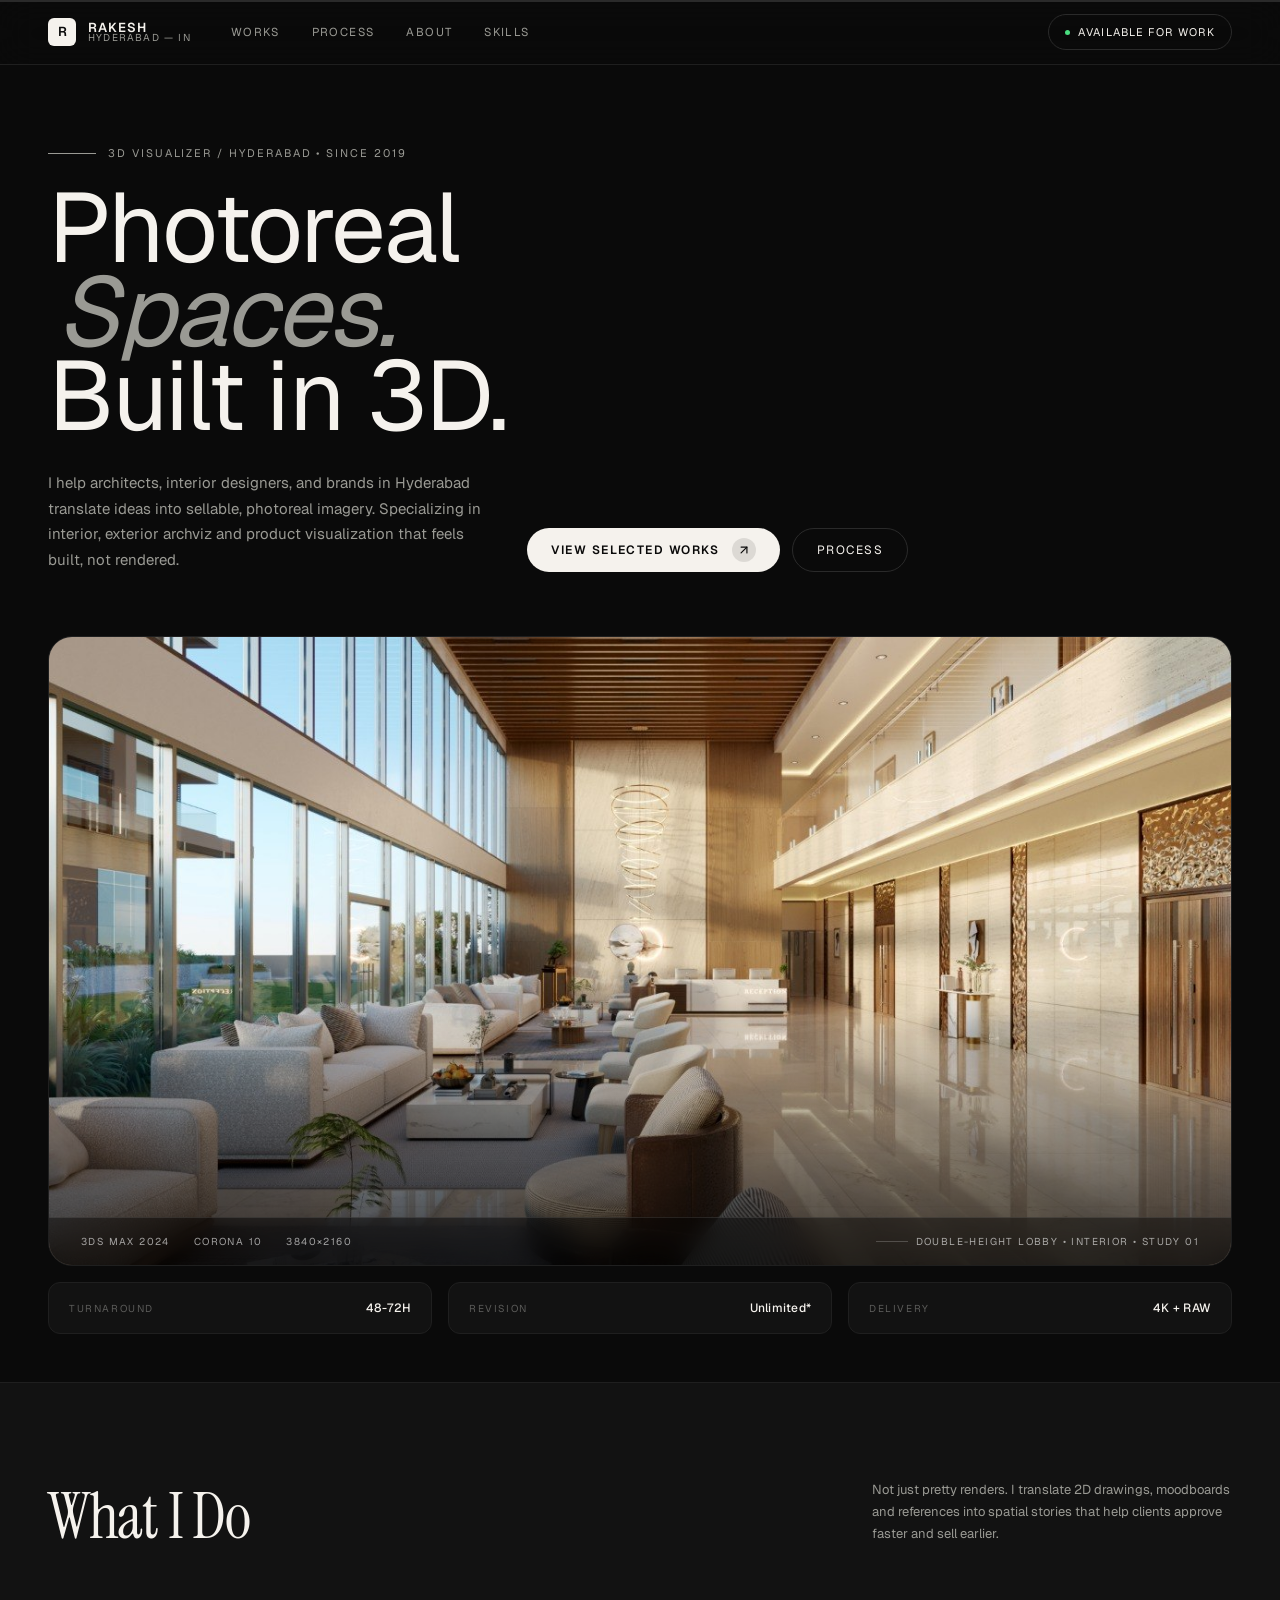
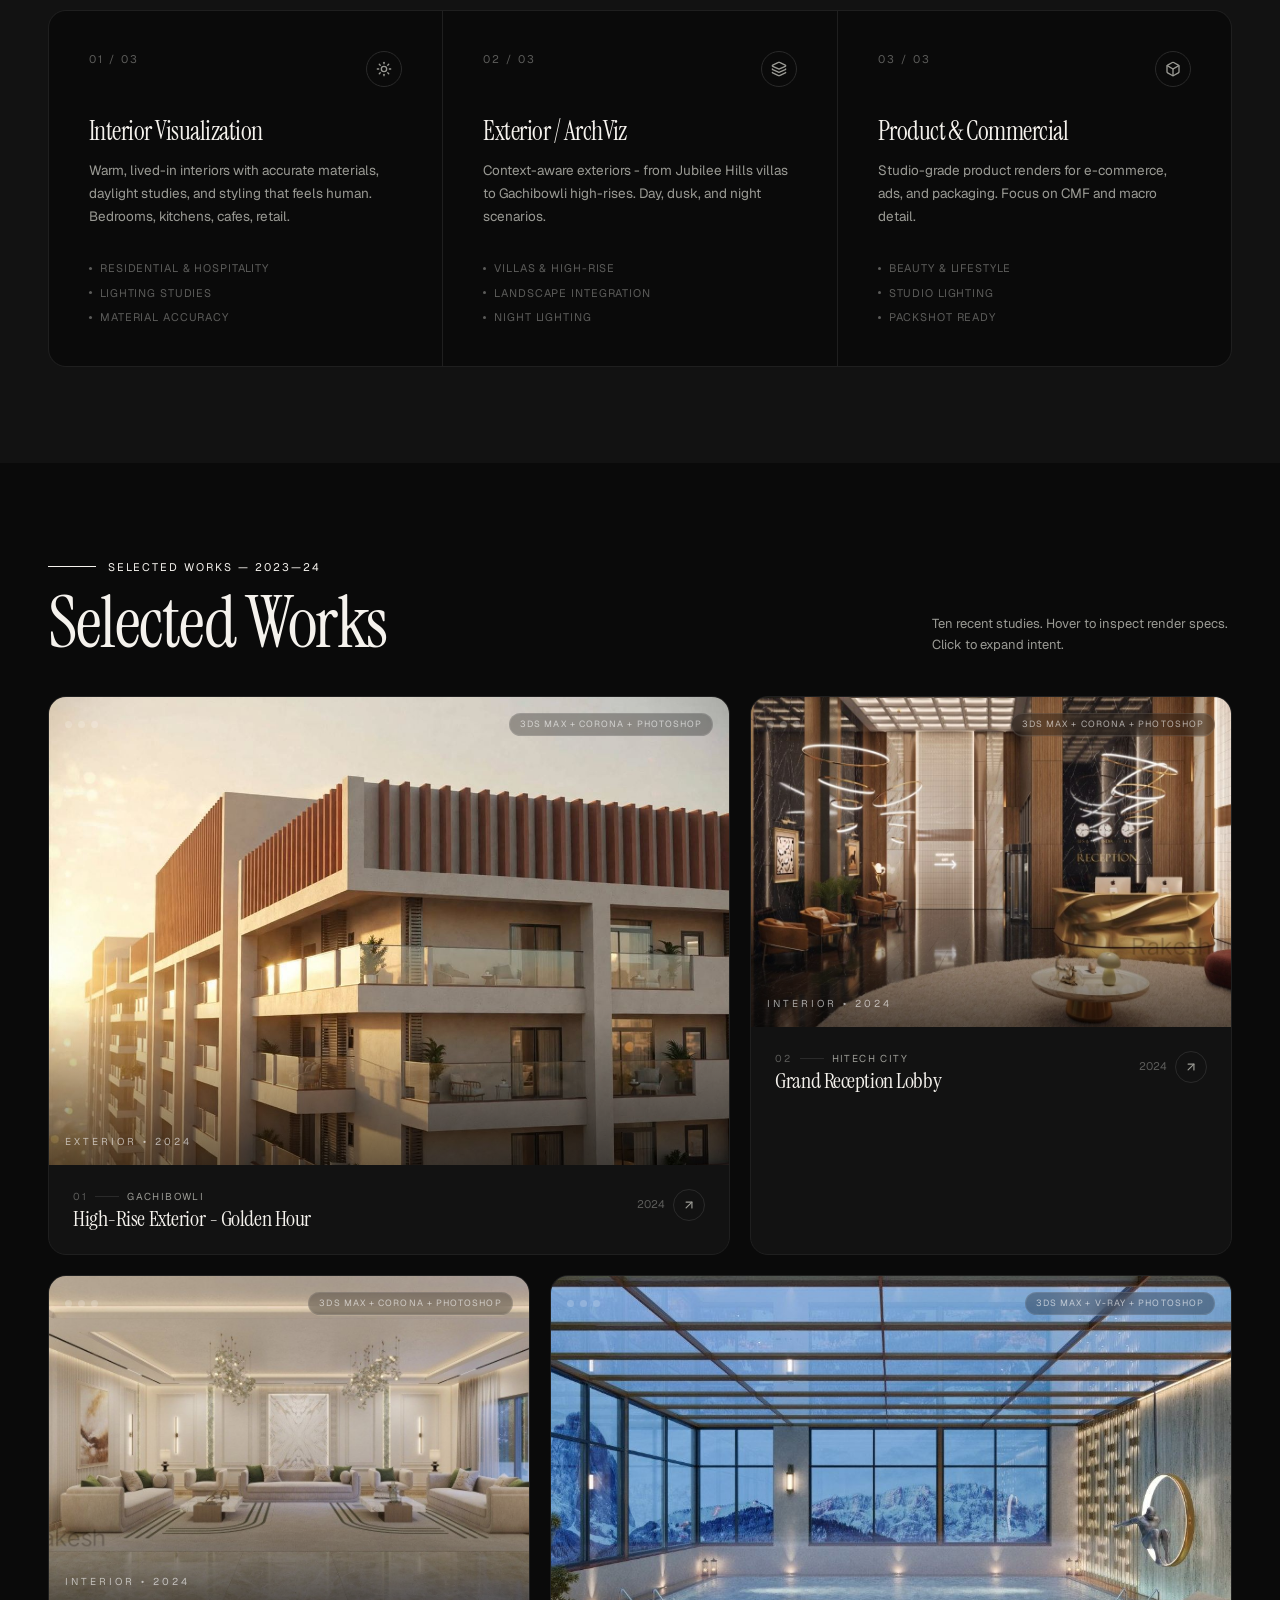
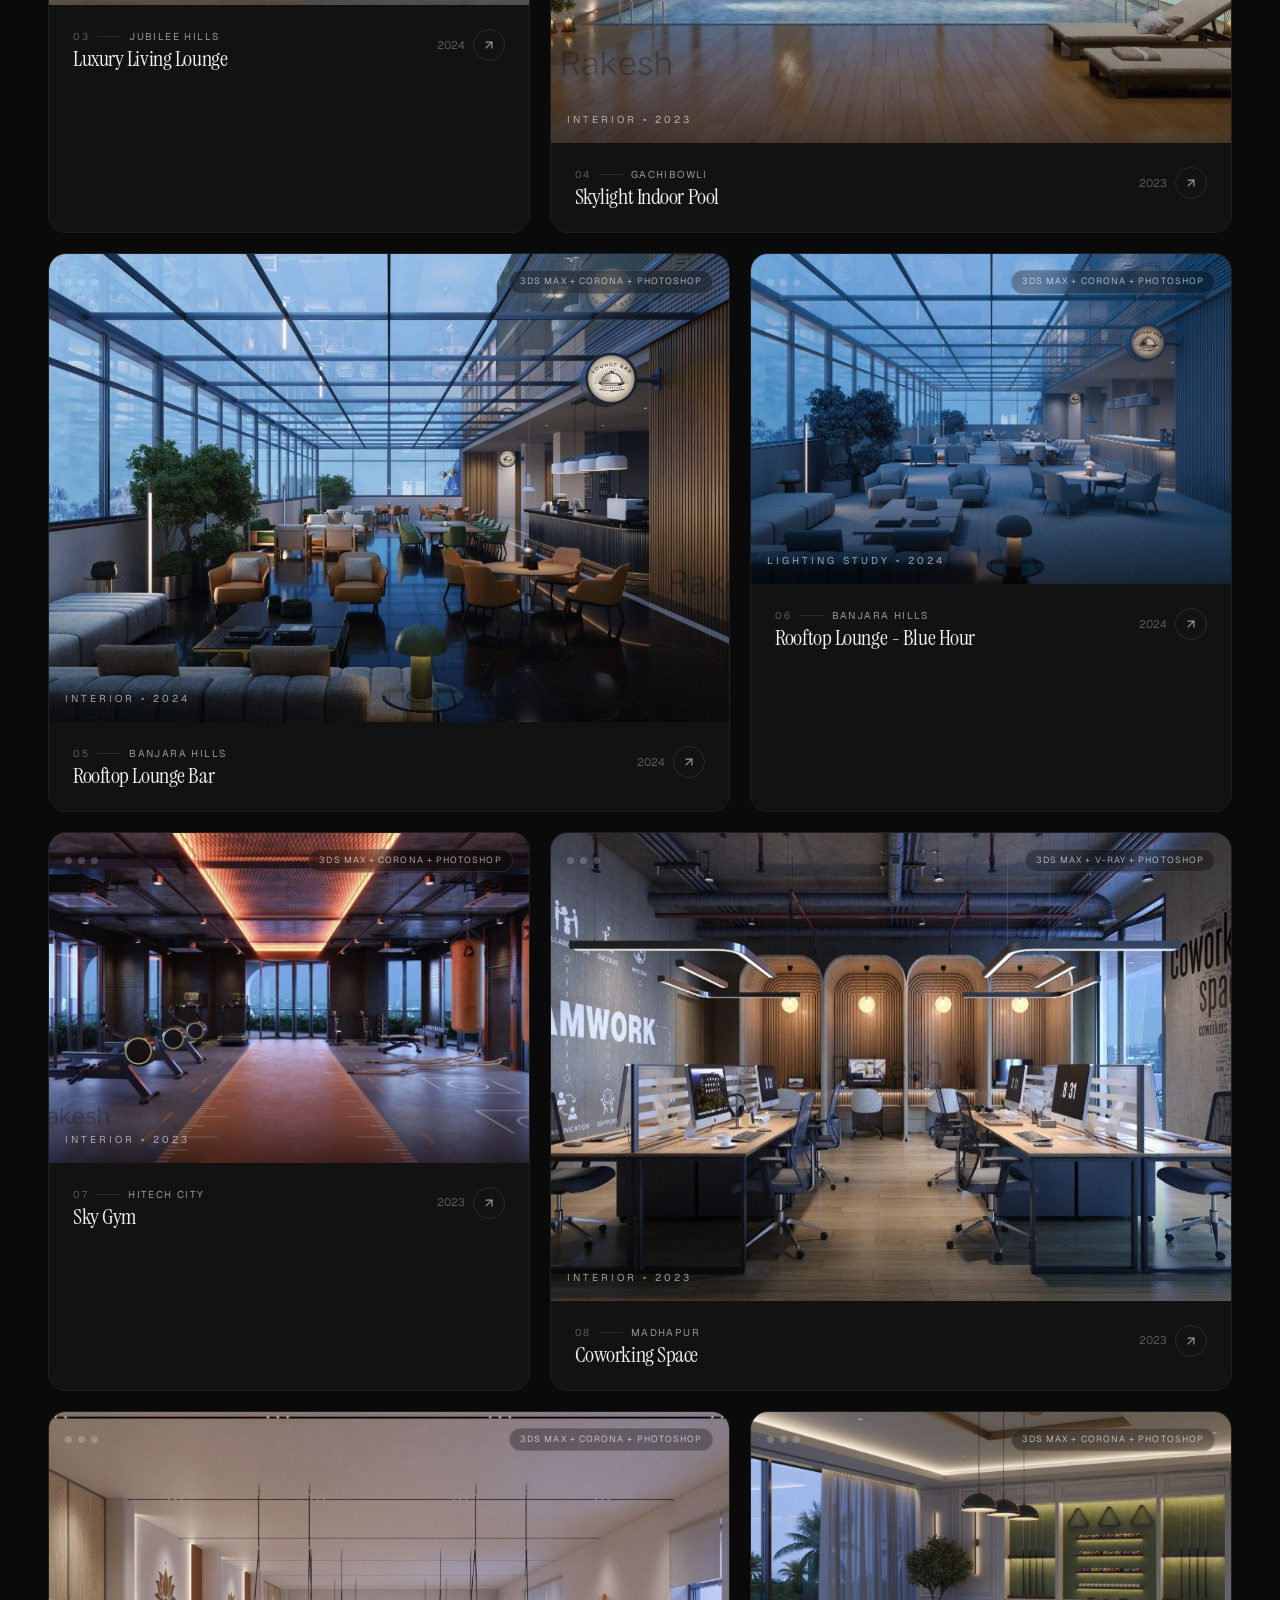
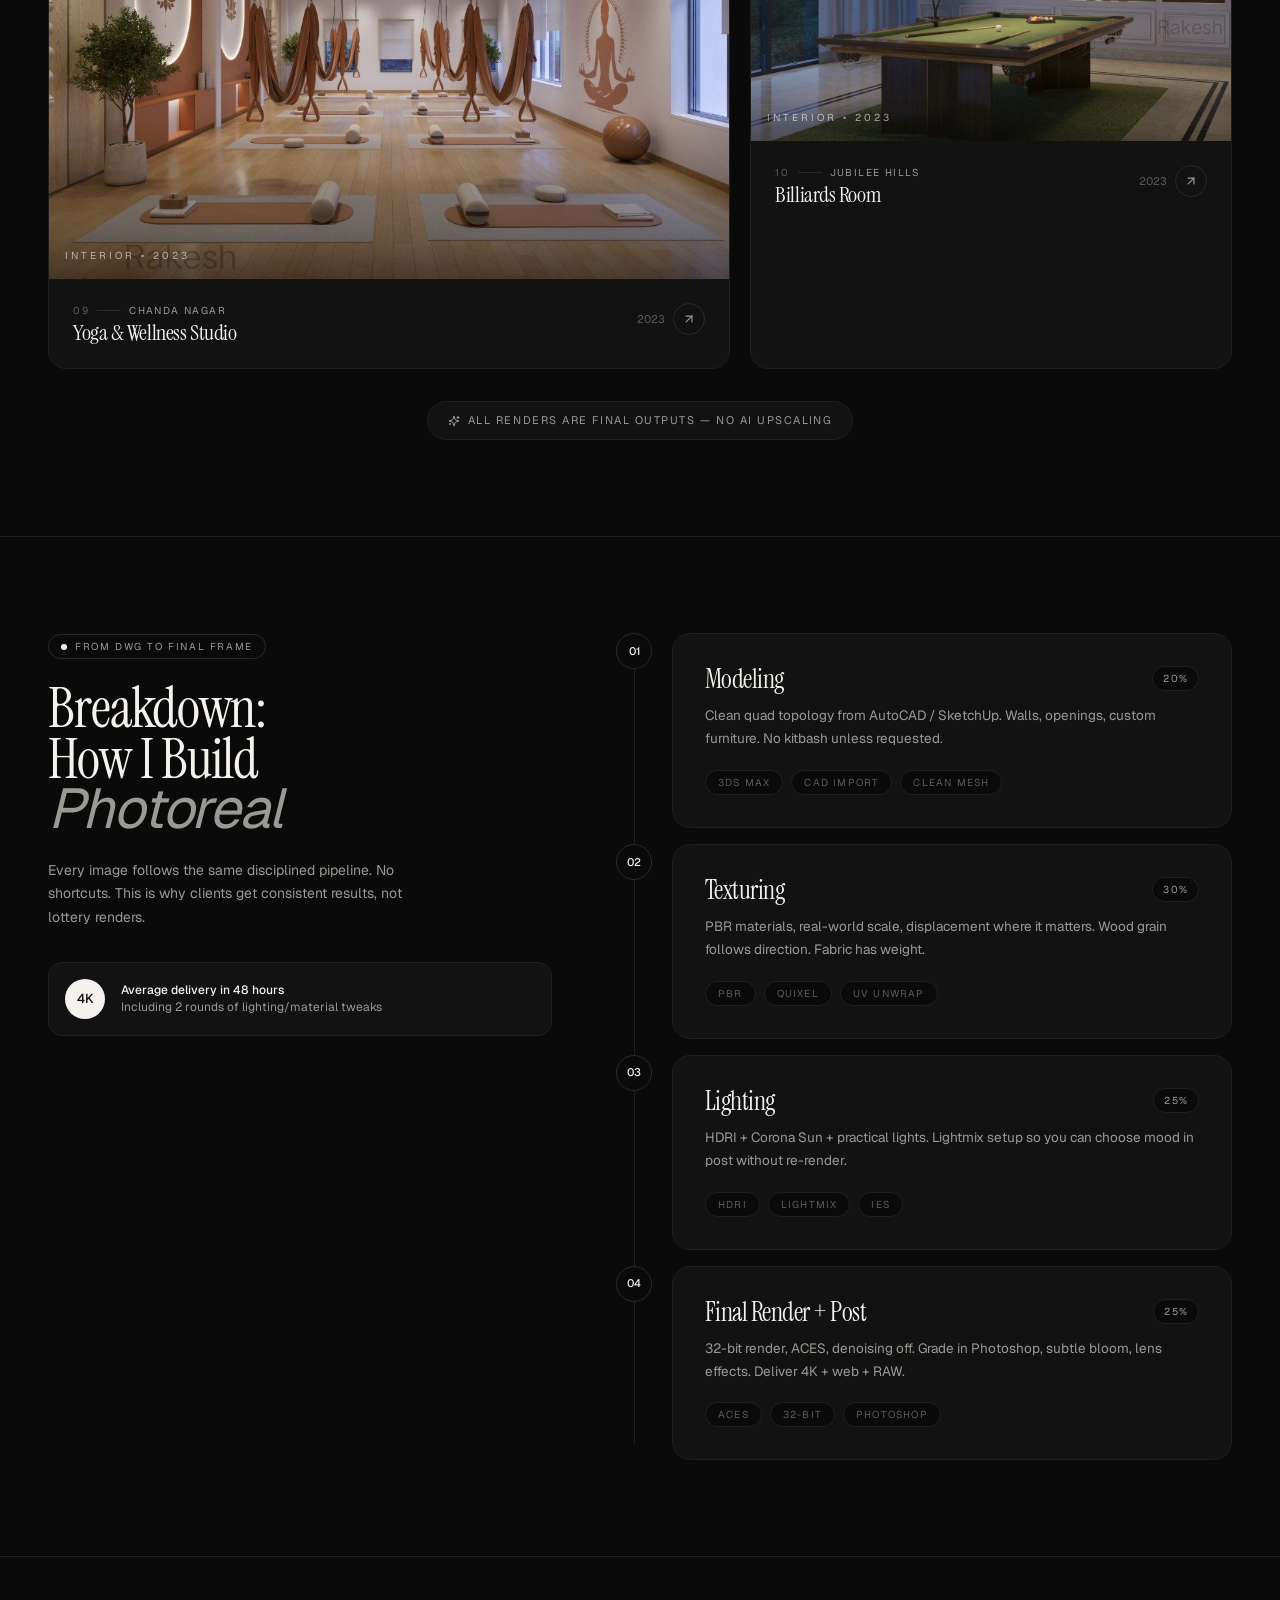
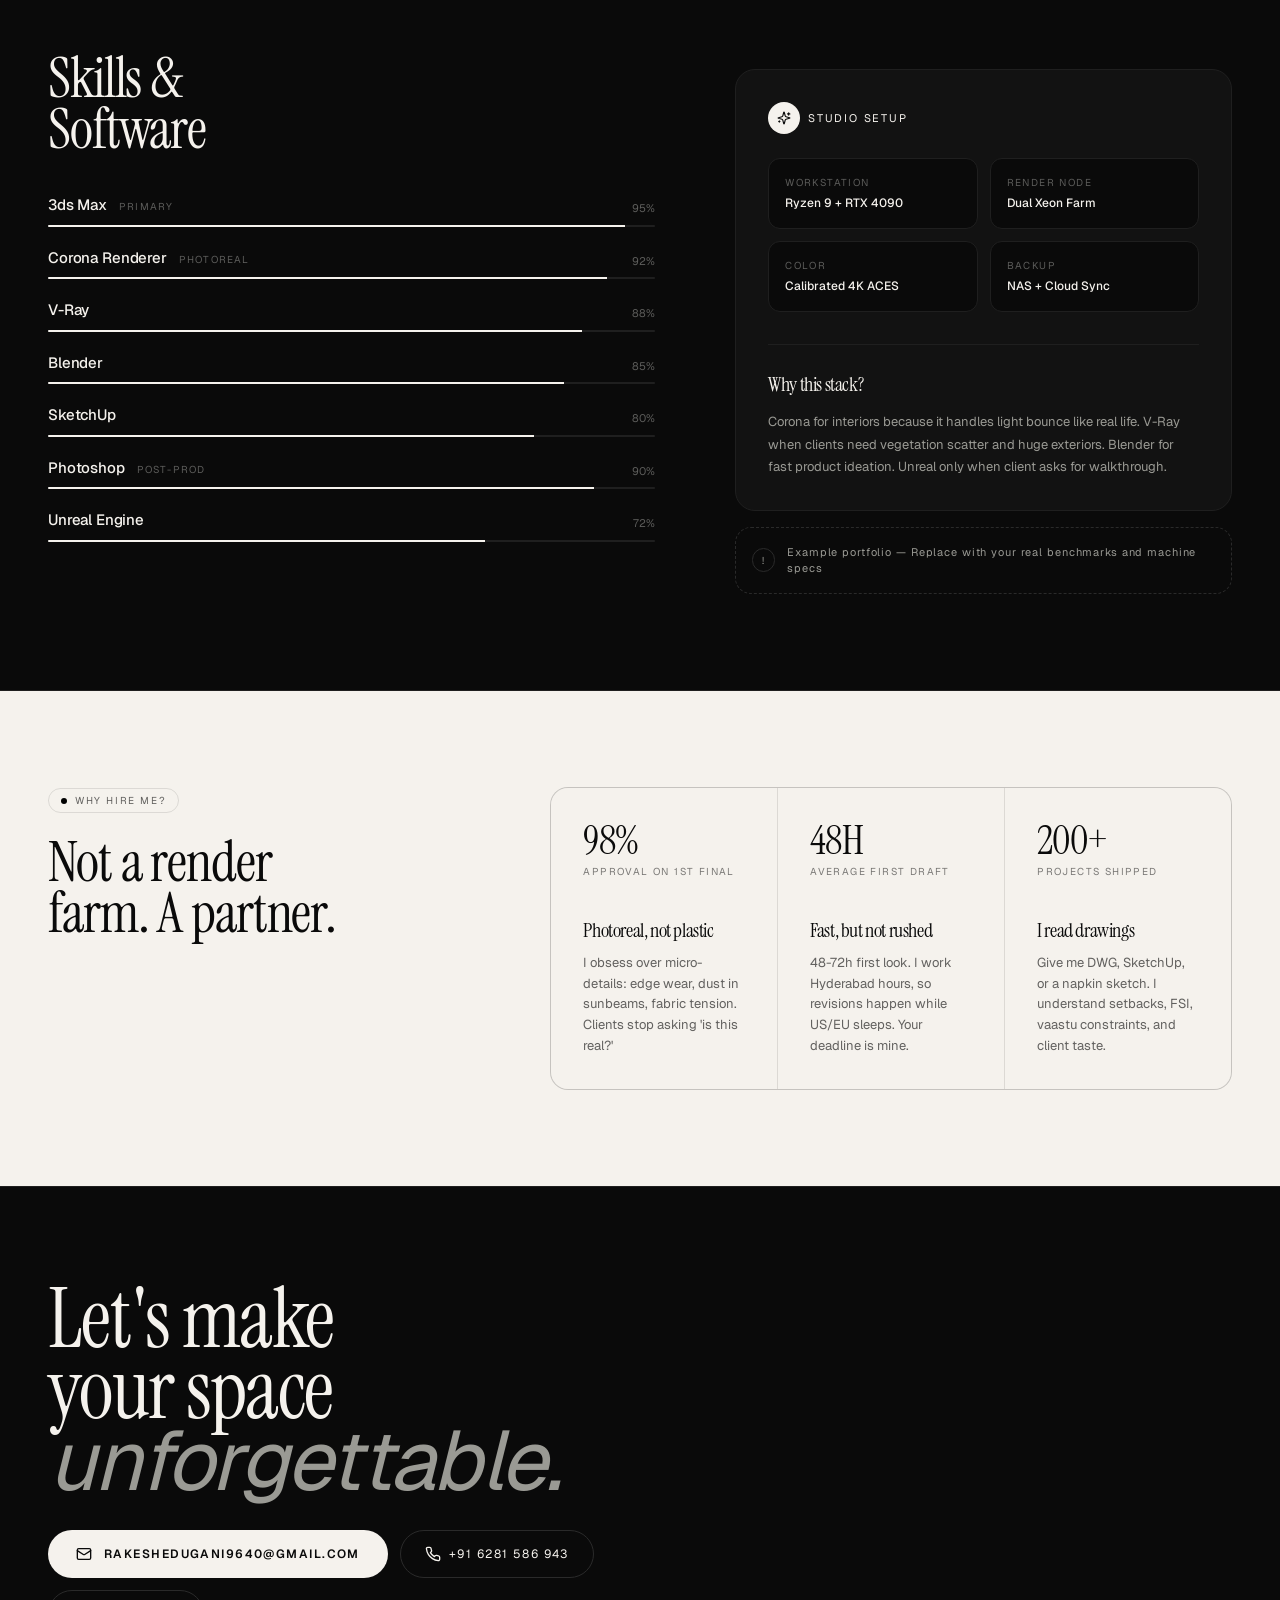
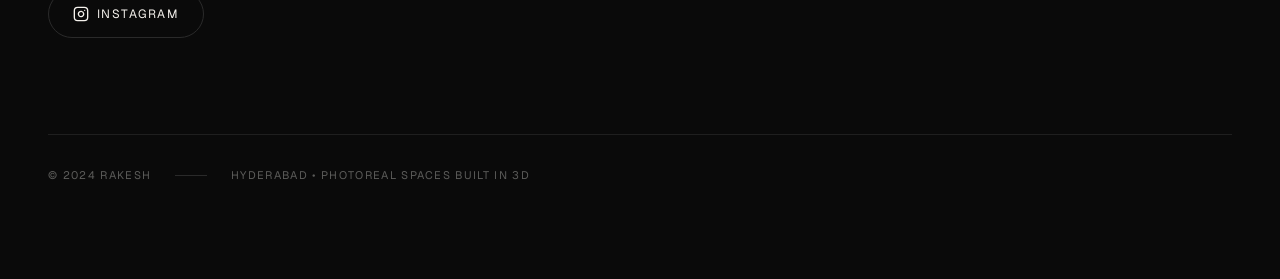
==== commit d57069a3: "Update portfolio content and hero - Add hero lobby image and drop placeholder hero overlays - Remove" ====
--- a/index.html
+++ b/index.html
@@ -51,7 +51,7 @@
         <a href="#skills" class="py-2">Skills</a>
       </nav>
       <div class="flex gap-3">
-        <a href="mailto:arun@viz.studio" class="flex-1 h-11 grid place-items-center rounded-full bg-[var(--text)] text-[var(--bg)] text-[12px] tracking-[0.1em] uppercase font-medium">Email</a>
+        <a href="mailto:rakeshedugani9640@gmail.com" class="flex-1 h-11 grid place-items-center rounded-full bg-[var(--text)] text-[var(--bg)] text-[12px] tracking-[0.1em] uppercase font-medium">Email</a>
         <a href="#contact" class="flex-1 h-11 grid place-items-center rounded-full border border-[var(--border)] text-[12px] tracking-[0.1em] uppercase">Contact</a>
       </div>
     </div>
@@ -70,45 +70,30 @@
           <span class="block ml-[0.08em] text-[var(--text-muted)] italic font-[400]">Spaces.</span>
           <span class="block">Built in 3D.</span>
         </h1>
-        <div class="mt-8 grid grid-cols-1 md:grid-cols-[1.2fr_0.8fr] gap-8 items-end">
+        <div class="hero-row mt-8 grid grid-cols-1 md:grid-cols-[1.2fr_0.8fr] gap-8 items-end">
           <p class="max-w-[460px] text-[15px] leading-[1.7] text-[var(--text-muted)]">I help architects, interior designers, and brands in Hyderabad translate ideas into sellable, photoreal imagery. Specializing in interior, exterior archviz and product visualization that feels built, not rendered.</p>
-          <div class="flex gap-3">
+          <div class="hero-actions flex flex-wrap gap-3">
             <a href="#works" class="group inline-flex h-[44px] items-center gap-3 rounded-full bg-[var(--text)] px-6 text-[12px] tracking-[0.12em] uppercase text-[var(--bg)] font-[600] hover:bg-white transition-colors">View Selected Works<span class="grid h-6 w-6 place-items-center rounded-full bg-black/10 group-hover:translate-x-0.5 transition-transform"><svg xmlns="http://www.w3.org/2000/svg" width="14" height="14" viewBox="0 0 24 24" fill="none" stroke="currentColor" stroke-width="2" stroke-linecap="round" stroke-linejoin="round" class="lucide lucide-arrow-up-right" aria-hidden="true"><path d="M7 7h10v10"/><path d="M7 17 17 7"/></svg></span></a>
             <a href="#breakdown" class="inline-flex h-[44px] items-center rounded-full border border-[var(--border)] px-6 text-[12px] tracking-[0.12em] uppercase hover:bg-[var(--surface)] transition-colors">Process</a>
           </div>
         </div>
-      </div>
-      <div class="hidden lg:block text-right text-[11px] leading-[1.6] tracking-[0.12em] uppercase text-[var(--text-dim)]">
-        <div>EST. HYDERABAD</div>
-        <div>GMT+5:30</div>
-        <div class="mt-2 text-[var(--text-muted)]">SCROLL ↓</div>
       </div>
     </div>
 
     <div class="mt-12 md:mt-16 relative">
       <div class="relative overflow-hidden rounded-[18px] md:rounded-[24px] border border-[var(--border-soft)] bg-[var(--bg-elevated)]">
         <div class="relative aspect-[16/9] md:aspect-[16/8.5] w-full overflow-hidden bg-gradient-to-br from-[#2b2b2b] via-[#1a1a1a] to-[#0e0e0e]">
-          <div class="absolute inset-0 opacity-[0.25]" style="background-image:linear-gradient(var(--border-soft) 1px, transparent 1px), linear-gradient(90deg, var(--border-soft) 1px, transparent 1px);background-size:48px 48px"></div>
-          <div class="absolute inset-0 flex flex-col items-center justify-center">
-            <div class="text-[11px] tracking-[0.4em] uppercase text-[var(--text-dim)] mb-4">Hero Render Preview</div>
-            <div class="serif text-[16vw] md:text-[12vw] lg:text-[160px] leading-none tracking-[-0.06em] text-[rgba(245,242,237,0.06)]">HERO RENDER</div>
-            <div class="mt-6 flex items-center gap-3 rounded-full border border-white/10 bg-white/[0.04] px-4 py-2 backdrop-blur">
-              <div class="h-2 w-2 rounded-full bg-[#f5f2ed] animate-pulse"></div>
-              <span class="text-[10px] tracking-[0.16em] uppercase text-white/60">4K • Corona 10 • 32bit • ACES</span>
-            </div>
-          </div>
-          <div class="absolute left-[8%] top-[18%] bottom-[18%] w-[1px] bg-gradient-to-b from-transparent via-white/10 to-transparent"></div>
-          <div class="absolute right-[12%] top-[12%] bottom-[22%] w-[1px] bg-gradient-to-b from-transparent via-white/10 to-transparent"></div>
-          <div class="absolute left-[8%] right-[12%] top-[50%] h-[1px] bg-gradient-to-r from-transparent via-white/10 to-transparent"></div>
+          <img class="hero-img" src="images/hero-lobby.jpg" alt="Double-height reception lobby with floor-to-ceiling glazing, timber ceiling, lounge seating and polished marble floor" width="1280" height="720" fetchpriority="high" decoding="async">
+          <div class="hero-shade"></div>
           <div class="absolute bottom-0 left-0 right-0 flex flex-wrap items-center justify-between gap-3 border-t border-white/10 bg-black/40 px-5 md:px-8 py-4 backdrop-blur-md">
             <div class="flex items-center gap-6 text-[10px] tracking-[0.14em] uppercase text-white/60">
               <span>3DS MAX 2024</span>
               <span class="hidden md:inline">CORONA 10</span>
               <span class="hidden md:inline">3840×2160</span>
             </div>
-            <div class="flex items-center gap-2 text-[10px] tracking-[0.14em] uppercase text-white/40">
+            <div class="flex items-center gap-2 text-[10px] tracking-[0.14em] uppercase text-white/60">
               <span class="h-px w-8 bg-white/20 hidden md:block"></span>
-              <span>MINIMAL VILLA • JUBILEE HILLS • STUDY 01</span>
+              <span>DOUBLE-HEIGHT LOBBY • INTERIOR • STUDY 01</span>
             </div>
           </div>
         </div>
@@ -882,26 +867,9 @@
         <div>
           <h2 class="serif text-[48px] md:text-[84px] leading-[0.85] tracking-[-0.04em] mb-8">Let's make<br>your space<br><span class="italic text-[var(--text-muted)]">unforgettable.</span></h2>
           <div class="flex flex-wrap gap-3">
-            <a href="mailto:hello@arunviz.studio" class="inline-flex h-[48px] items-center gap-3 rounded-full bg-[var(--text)] px-7 text-[12px] tracking-[0.12em] uppercase text-[var(--bg)] font-semibold hover:bg-white transition-colors"><svg xmlns="http://www.w3.org/2000/svg" width="16" height="16" viewBox="0 0 24 24" fill="none" stroke="currentColor" stroke-width="2" stroke-linecap="round" stroke-linejoin="round" class="lucide lucide-mail" aria-hidden="true"><rect width="20" height="16" x="2" y="4" rx="2"/><path d="m22 7-8.97 5.7a1.94 1.94 0 0 1-2.06 0L2 7"/></svg>hello@arunviz.studio</a>
-            <a href="tel:+91XXXXXXXXXX" class="inline-flex h-[48px] items-center gap-2 rounded-full border border-[var(--border)] px-6 text-[12px] tracking-[0.12em] uppercase hover:bg-[var(--surface)] transition-colors"><svg xmlns="http://www.w3.org/2000/svg" width="16" height="16" viewBox="0 0 24 24" fill="none" stroke="currentColor" stroke-width="2" stroke-linecap="round" stroke-linejoin="round" class="lucide lucide-phone" aria-hidden="true"><path d="M22 16.92v3a2 2 0 0 1-2.18 2 19.79 19.79 0 0 1-8.63-3.07 19.5 19.5 0 0 1-6-6 19.79 19.79 0 0 1-3.07-8.67A2 2 0 0 1 4.11 2h3a2 2 0 0 1 2 1.72 12.84 12.84 0 0 0 .7 2.81 2 2 0 0 1-.45 2.11L8.09 9.91a16 16 0 0 0 6 6l1.27-1.27a2 2 0 0 1 2.11-.45 12.84 12.84 0 0 0 2.81.7A2 2 0 0 1 22 16.92z"/></svg>+91 XXXXX XXXXX</a>
-            <a href="#" title="Instagram → @arun.viz — example profile" class="inline-flex h-[48px] items-center gap-2 rounded-full border border-[var(--border)] px-6 text-[12px] tracking-[0.12em] uppercase hover:bg-[var(--surface)] transition-colors"><svg xmlns="http://www.w3.org/2000/svg" width="16" height="16" viewBox="0 0 24 24" fill="none" stroke="currentColor" stroke-width="2" stroke-linecap="round" stroke-linejoin="round" class="lucide lucide-instagram" aria-hidden="true"><rect width="20" height="20" x="2" y="2" rx="5" ry="5"/><path d="M16 11.37A4 4 0 1 1 12.63 8 4 4 0 0 1 16 11.37z"/><line x1="17.5" x2="17.51" y1="6.5" y2="6.5"/></svg>Instagram</a>
-            <a href="#" title="Behance → behance.net/arunviz — example link" class="inline-flex h-[48px] items-center gap-2 rounded-full border border-[var(--border)] px-6 text-[12px] tracking-[0.12em] uppercase hover:bg-[var(--surface)] transition-colors"><svg xmlns="http://www.w3.org/2000/svg" width="16" height="16" viewBox="0 0 24 24" fill="none" stroke="currentColor" stroke-width="2" stroke-linecap="round" stroke-linejoin="round" class="lucide lucide-external-link" aria-hidden="true"><path d="M15 3h6v6"/><path d="M10 14 21 3"/><path d="M18 13v6a2 2 0 0 1-2 2H5a2 2 0 0 1-2-2V8a2 2 0 0 1 2-2h6"/></svg>Behance</a>
-          </div>
-        </div>
-        <div class="lg:pl-12">
-          <div class="grid grid-cols-2 gap-6 text-[12px] leading-[1.6]">
-            <div>
-              <div class="text-[10px] tracking-[0.14em] uppercase text-[var(--text-dim)] mb-2">Mobile</div>
-              <a href="tel:+91XXXXXXXXXX" class="text-[var(--text)] hover:text-white transition-colors">+91 XXXXX XXXXX</a>
-            </div>
-            <div>
-              <div class="text-[10px] tracking-[0.14em] uppercase text-[var(--text-dim)] mb-2">Studio</div>
-              <div class="text-[var(--text-muted)]">Jubilee Hills, Road No.36<br>Hyderabad, TG 500033<br>By appointment only</div>
-            </div>
-            <div>
-              <div class="text-[10px] tracking-[0.14em] uppercase text-[var(--text-dim)] mb-2">Availability</div>
-              <div class="text-[var(--text-muted)]">Mon—Sat, 10am—7pm IST<br>2 slots open for Dec 2024<br><span class="text-[var(--text)]">Remote OK</span></div>
-            </div>
+            <a href="mailto:rakeshedugani9640@gmail.com" class="inline-flex h-[48px] items-center gap-3 rounded-full bg-[var(--text)] px-7 text-[12px] tracking-[0.12em] uppercase text-[var(--bg)] font-semibold hover:bg-white transition-colors"><svg xmlns="http://www.w3.org/2000/svg" width="16" height="16" viewBox="0 0 24 24" fill="none" stroke="currentColor" stroke-width="2" stroke-linecap="round" stroke-linejoin="round" class="lucide lucide-mail" aria-hidden="true"><rect width="20" height="16" x="2" y="4" rx="2"/><path d="m22 7-8.97 5.7a1.94 1.94 0 0 1-2.06 0L2 7"/></svg>rakeshedugani9640@gmail.com</a>
+            <a href="tel:+916281586943" class="inline-flex h-[48px] items-center gap-2 rounded-full border border-[var(--border)] px-6 text-[12px] tracking-[0.12em] uppercase hover:bg-[var(--surface)] transition-colors"><svg xmlns="http://www.w3.org/2000/svg" width="16" height="16" viewBox="0 0 24 24" fill="none" stroke="currentColor" stroke-width="2" stroke-linecap="round" stroke-linejoin="round" class="lucide lucide-phone" aria-hidden="true"><path d="M22 16.92v3a2 2 0 0 1-2.18 2 19.79 19.79 0 0 1-8.63-3.07 19.5 19.5 0 0 1-6-6 19.79 19.79 0 0 1-3.07-8.67A2 2 0 0 1 4.11 2h3a2 2 0 0 1 2 1.72 12.84 12.84 0 0 0 .7 2.81 2 2 0 0 1-.45 2.11L8.09 9.91a16 16 0 0 0 6 6l1.27-1.27a2 2 0 0 1 2.11-.45 12.84 12.84 0 0 0 2.81.7A2 2 0 0 1 22 16.92z"/></svg>+91 6281 586 943</a>
+            <a href="https://www.instagram.com/create_of_3d" target="_blank" rel="noopener noreferrer" title="Instagram → @create_of_3d" class="inline-flex h-[48px] items-center gap-2 rounded-full border border-[var(--border)] px-6 text-[12px] tracking-[0.12em] uppercase hover:bg-[var(--surface)] transition-colors"><svg xmlns="http://www.w3.org/2000/svg" width="16" height="16" viewBox="0 0 24 24" fill="none" stroke="currentColor" stroke-width="2" stroke-linecap="round" stroke-linejoin="round" class="lucide lucide-instagram" aria-hidden="true"><rect width="20" height="20" x="2" y="2" rx="5" ry="5"/><path d="M16 11.37A4 4 0 1 1 12.63 8 4 4 0 0 1 16 11.37z"/><line x1="17.5" x2="17.51" y1="6.5" y2="6.5"/></svg>Instagram</a>
           </div>
         </div>
       </div>
@@ -911,11 +879,6 @@
           <span class="hidden md:inline h-px w-8 bg-[var(--border)]"></span>
           <span>Hyderabad • Photoreal Spaces Built in 3D</span>
         </div>
-        <div class="flex items-center gap-4">
-          <span>Built as example portfolio for beginners</span>
-          <span class="h-1 w-1 rounded-full bg-[var(--border)]"></span>
-          <span>Fonts: Instrument Serif + Geist</span>
-        </div>
       </div>
     </div>
   </footer>
--- a/custom.css
+++ b/custom.css
@@ -75,3 +75,48 @@
   grid-template-rows: 1fr;
   opacity: 1;
 }
+
+/* --- Hero image --- */
+.hero-img {
+  position: absolute;
+  inset: 0;
+  width: 100%;
+  height: 100%;
+  object-fit: cover;
+  object-position: 50% 55%;
+}
+.hero-shade {
+  position: absolute;
+  left: 0;
+  right: 0;
+  bottom: 0;
+  height: 40%;
+  background: linear-gradient(to top, rgba(0, 0, 0, 0.7), transparent);
+  pointer-events: none;
+}
+
+/* --- Long email button: keep it inside the container on small phones --- */
+#contact a[href^="mailto:"] { max-width: 100%; }
+@media (max-width: 400px) {
+  #contact a[href^="mailto:"] {
+    padding-left: 1.25rem;
+    padding-right: 1.25rem;
+    gap: 0.5rem;
+    font-size: 11px;
+    letter-spacing: 0.06em;
+  }
+}
+
+/* --- Hero buttons: never wrap the label inside the pill --- */
+.hero-actions a {
+  white-space: nowrap;
+  flex-shrink: 0;
+}
+
+/* --- Hero text + buttons row: give the buttons the room they need --- */
+@media (min-width: 768px) and (max-width: 1023px) {
+  .hero-row { grid-template-columns: 1fr; }
+}
+@media (min-width: 1024px) {
+  .hero-row { grid-template-columns: minmax(0, 1fr) auto; }
+}
